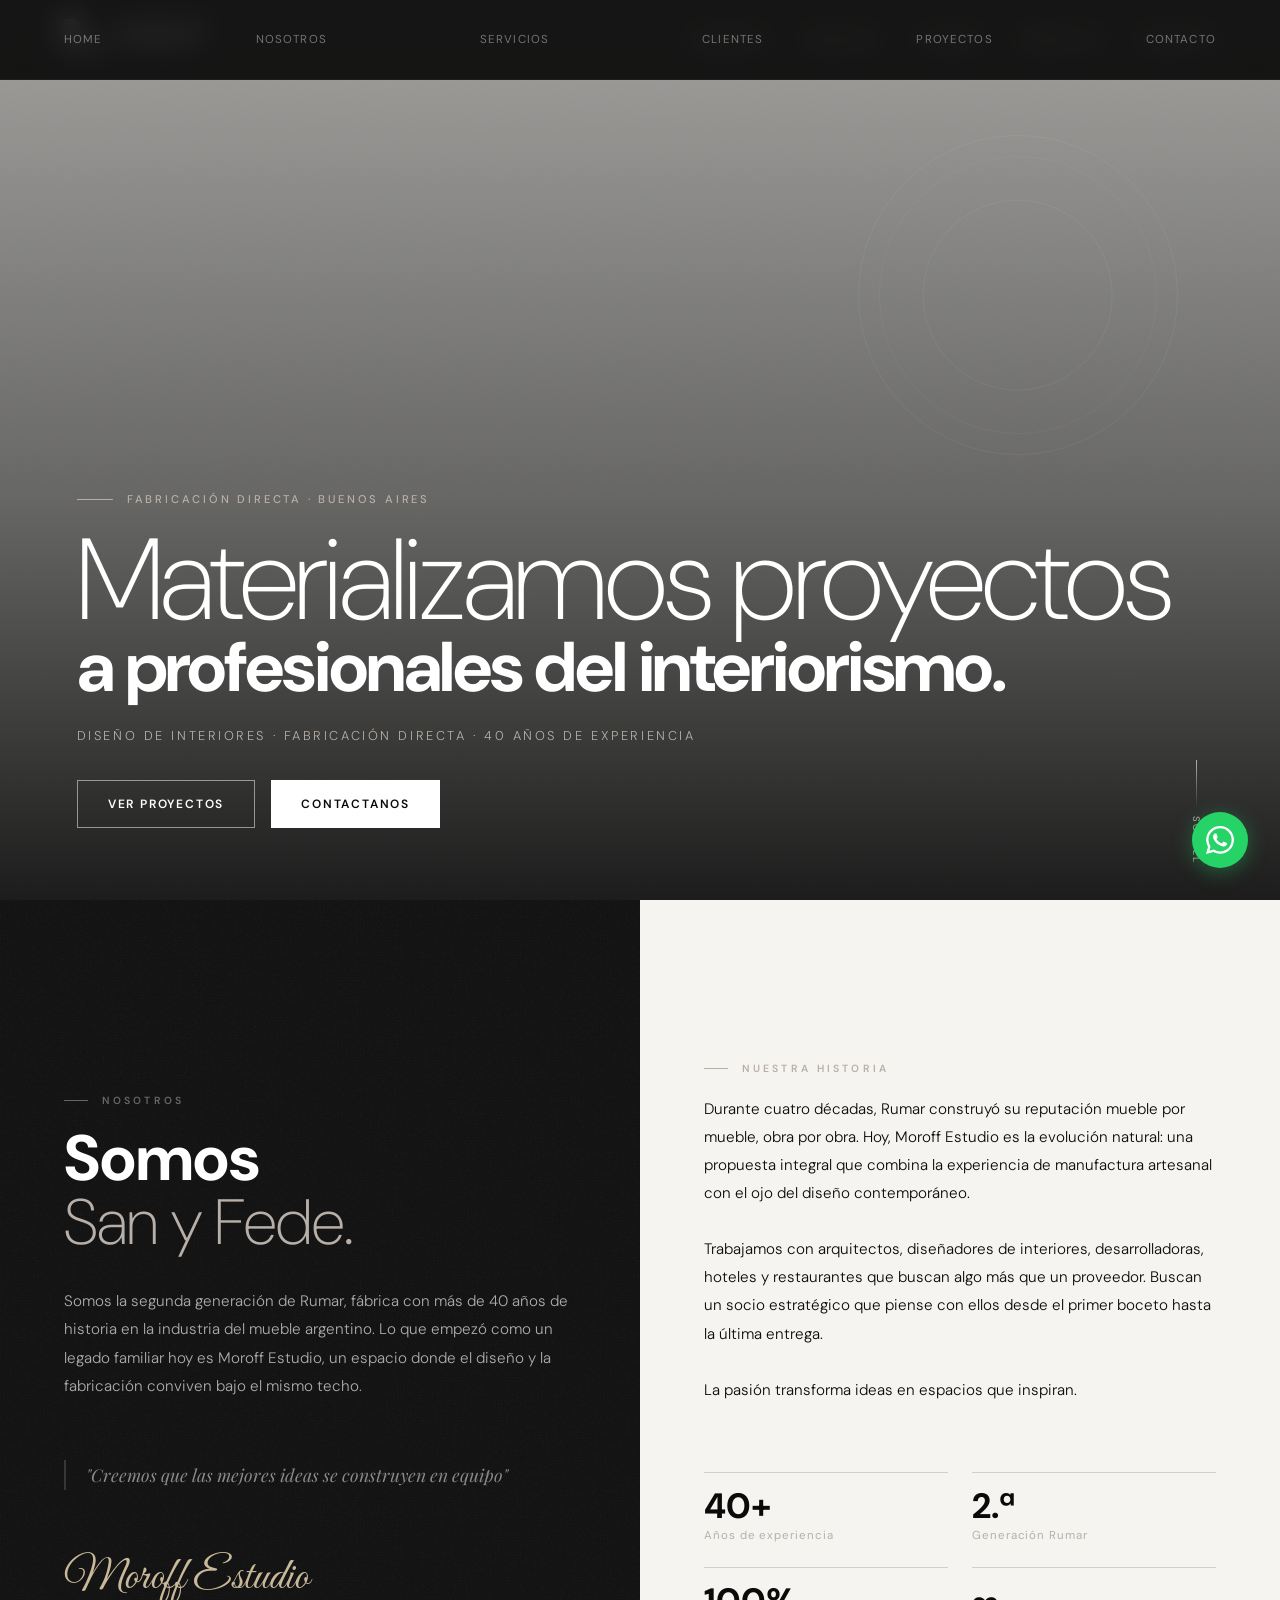
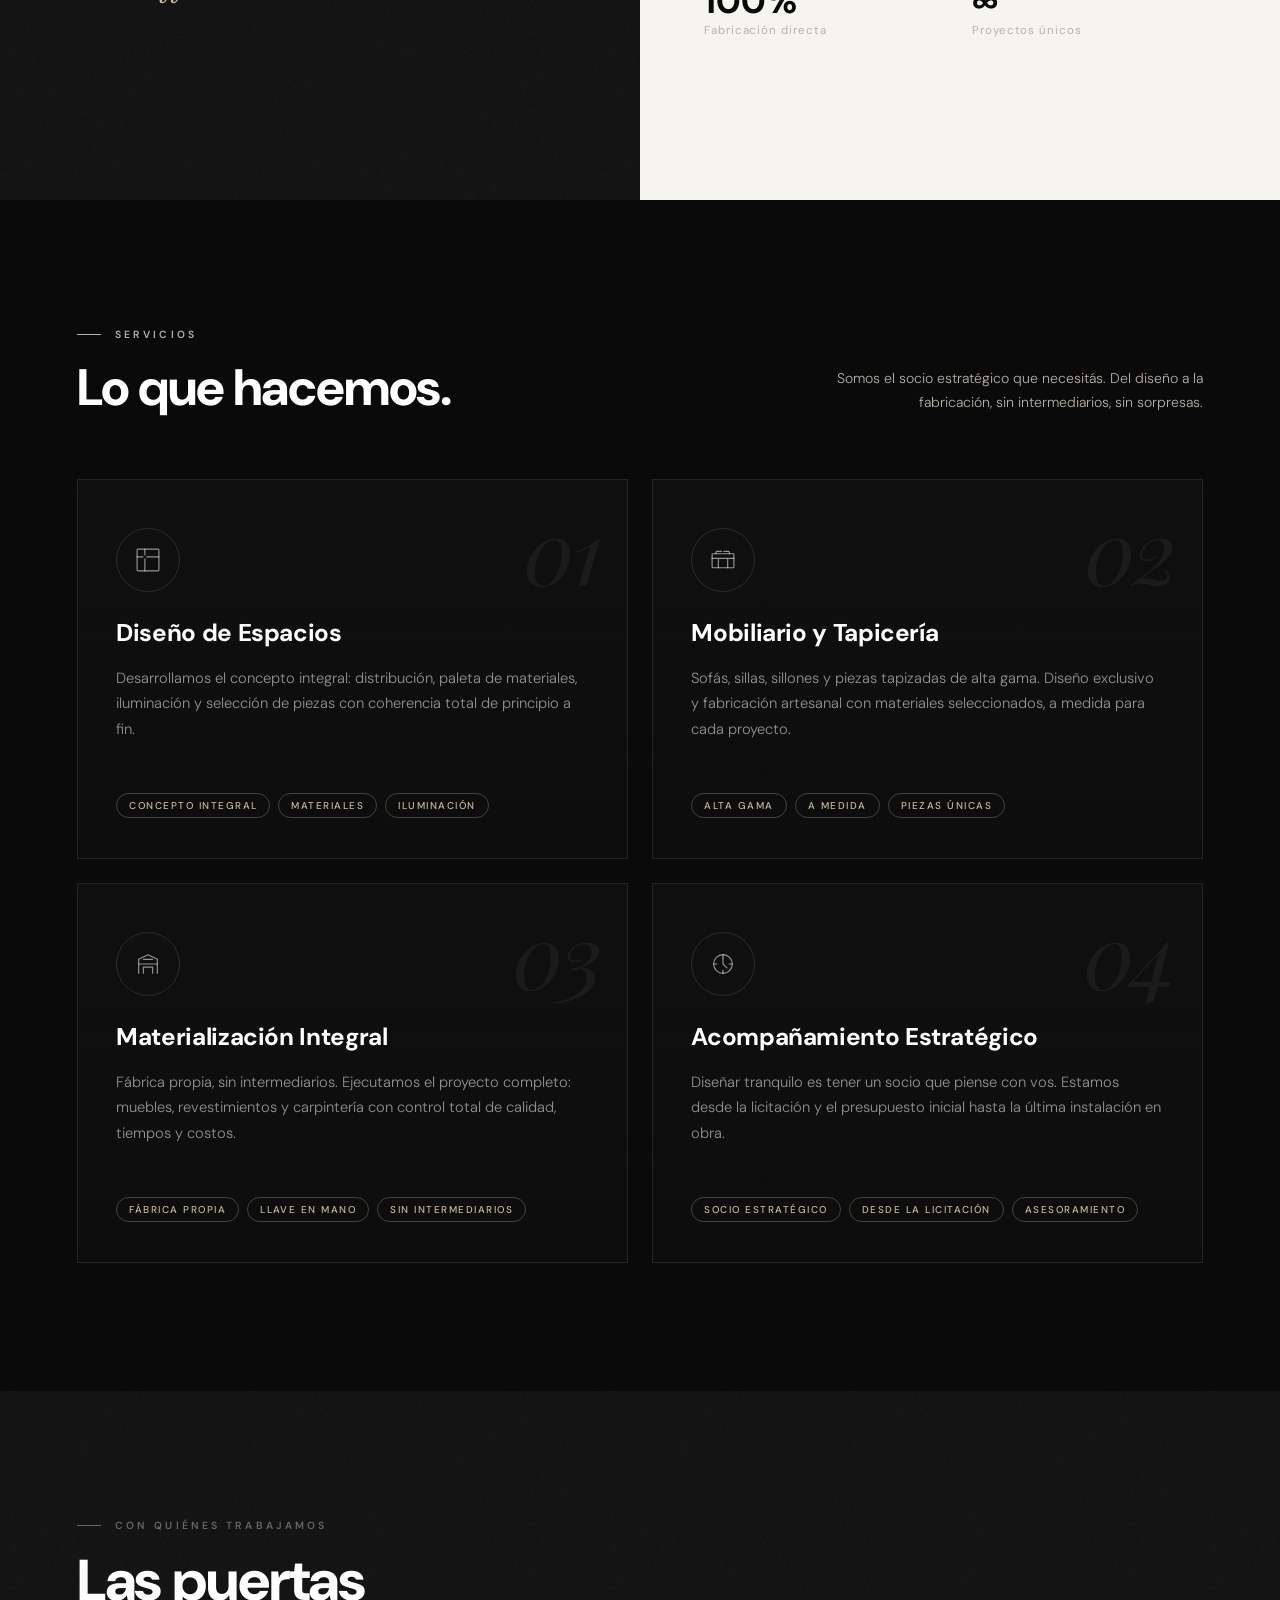
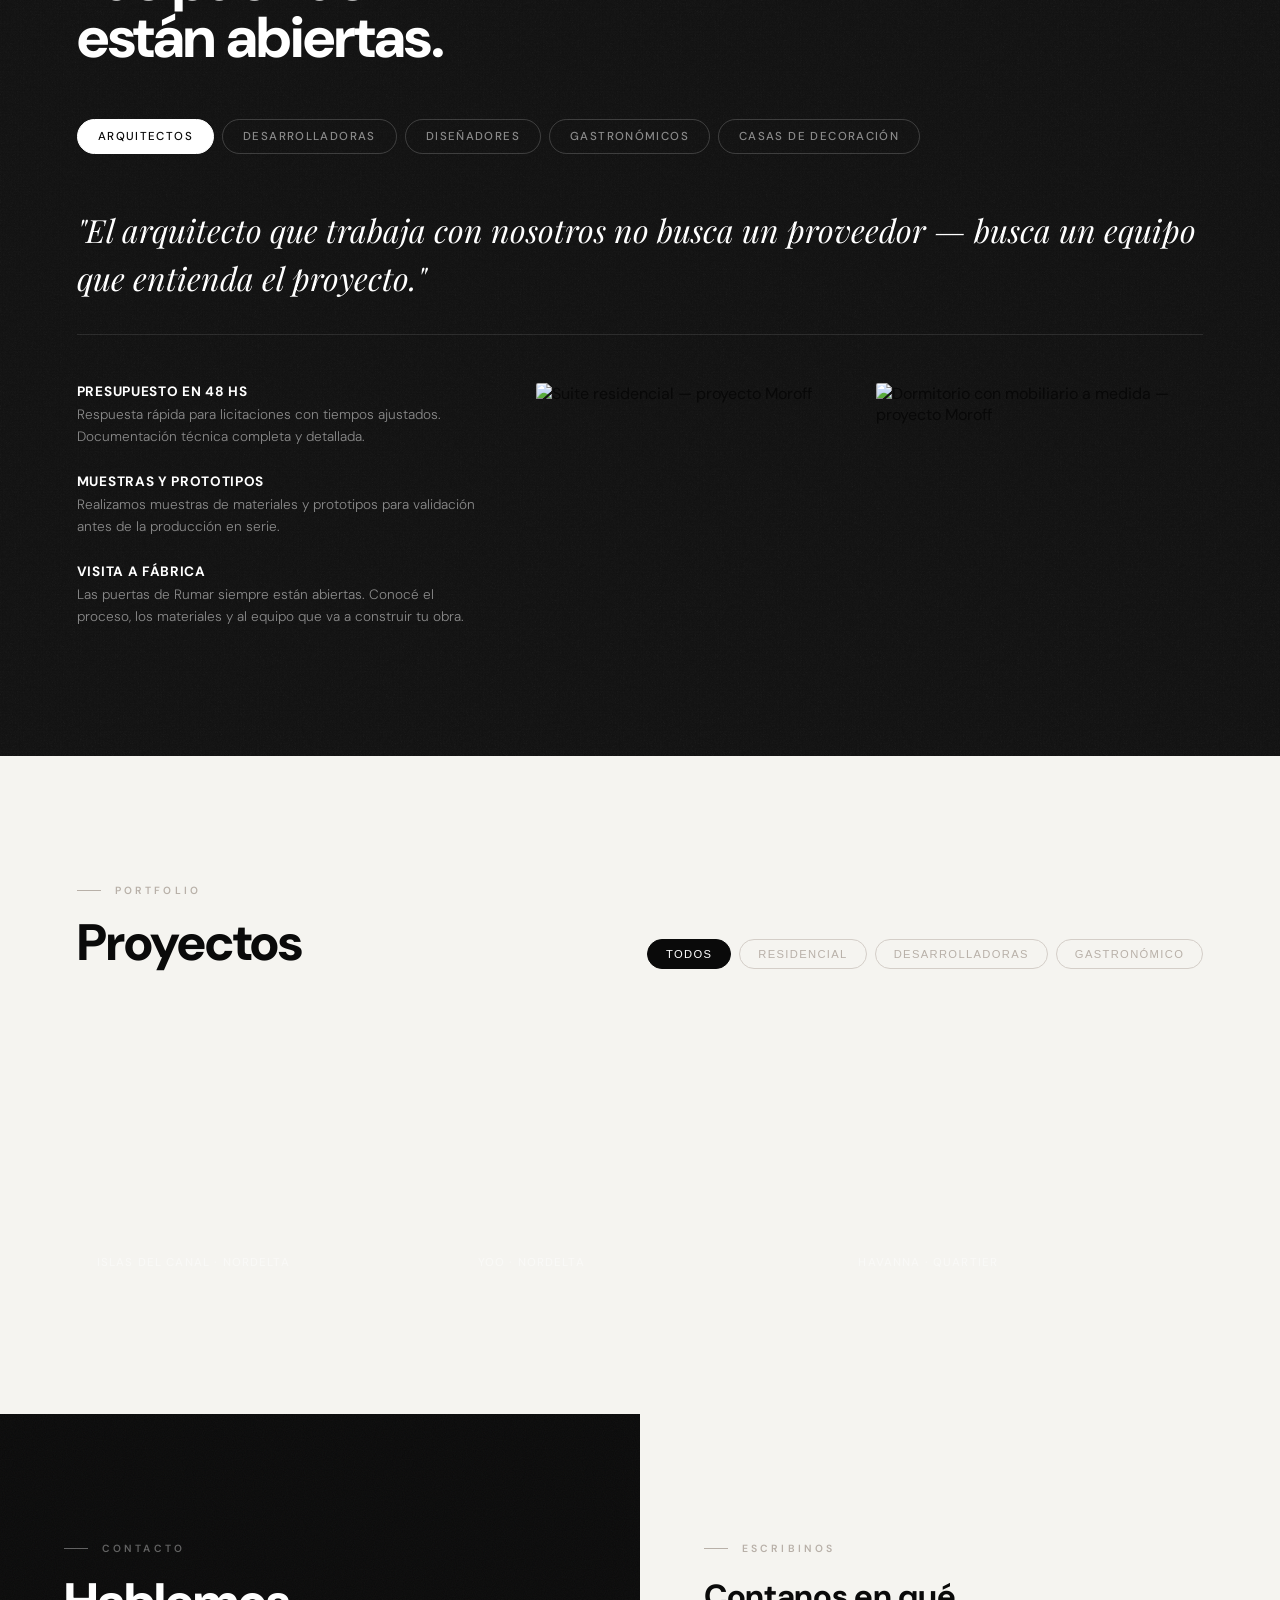
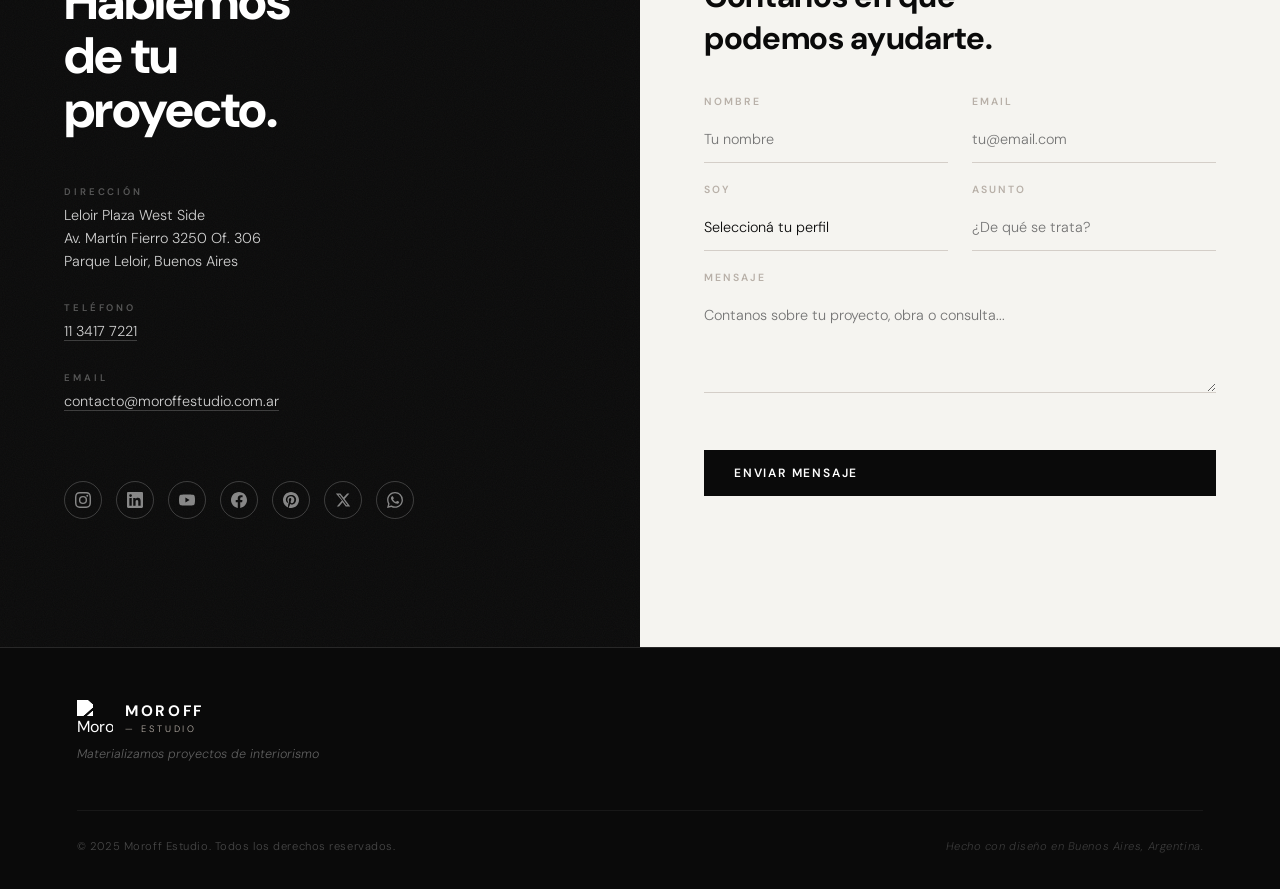
==== moroff-estudio (7).html @ 781dcdd8 "Add files via upload" ====
<!DOCTYPE html>
<html lang="es">
<head>
<meta charset="UTF-8">
<meta name="viewport" content="width=device-width, initial-scale=1.0">
<title>MOROFF — ESTUDIO · Diseño de Interiores Buenos Aires</title>
<meta name="description" content="Moroff Estudio — Materializamos proyectos de interiorismo. Diseño de interiores y fabricación directa en Buenos Aires.">
<link rel="preconnect" href="https://fonts.googleapis.com">
<link rel="preconnect" href="https://fonts.gstatic.com" crossorigin>
<link href="https://fonts.googleapis.com/css2?family=DM+Sans:ital,opsz,wght@0,9..40,100;0,9..40,200;0,9..40,300;0,9..40,400;0,9..40,500;0,9..40,700;0,9..40,900;1,9..40,300;1,9..40,400&family=Playfair+Display:ital,wght@0,400;0,700;1,400&family=Great+Vibes&display=swap" rel="stylesheet">

<style>
/* ─── RESET & BASE ─── */
*, *::before, *::after { box-sizing: border-box; margin: 0; padding: 0; }

:root {
  --black: #0a0a0a;
  --near-black: #111111;
  --dark: #1a1a1a;
  --cream: #f5f4f0;
  --off-white: #ede9e3;
  --warm-gray: #b8b0a8;
  --warm-gray-light: #d4cec8;
  --white: #ffffff;
  --accent: #c9b99a;
  --wa-green: #25d366;

  --font-sans: 'DM Sans', sans-serif;
  --font-serif: 'Playfair Display', serif;
  --font-script: 'Great Vibes', cursive;

  --nav-h: 80px;
  --section-pad: clamp(80px, 10vw, 140px);
  --transition: 0.4s cubic-bezier(0.25, 0.46, 0.45, 0.94);
}

html { scroll-behavior: smooth; font-size: 16px; }

body {
  font-family: var(--font-sans);
  background: var(--cream);
  color: var(--black);
  overflow-x: hidden;
  -webkit-font-smoothing: antialiased;
}

/* ─── TEXTURES ─── */
.texture-dark {
  background-color: var(--black);
  background-image:
    url("data:image/svg+xml,%3Csvg xmlns='http://www.w3.org/2000/svg' width='400' height='400'%3E%3Cfilter id='n'%3E%3CfeTurbulence type='fractalNoise' baseFrequency='0.9' numOctaves='4' stitchTiles='stitch'/%3E%3C/filter%3E%3Crect width='400' height='400' filter='url(%23n)' opacity='0.04'/%3E%3C/svg%3E");
}
.texture-leather {
  background-color: var(--near-black);
  background-image:
    url("data:image/svg+xml,%3Csvg xmlns='http://www.w3.org/2000/svg' width='600' height='600'%3E%3Cfilter id='n'%3E%3CfeTurbulence type='turbulence' baseFrequency='0.65' numOctaves='3' stitchTiles='stitch'/%3E%3CfeColorMatrix type='saturate' values='0'/%3E%3C/filter%3E%3Crect width='600' height='600' filter='url(%23n)' opacity='0.07'/%3E%3C/svg%3E");
}

/* ─── PLACEHOLDERS ─── */
.img-placeholder {
  background-color: #2a2520;
  background-image:
    url("data:image/svg+xml,%3Csvg xmlns='http://www.w3.org/2000/svg' width='400' height='400'%3E%3Cfilter id='n'%3E%3CfeTurbulence type='fractalNoise' baseFrequency='0.75' numOctaves='4' stitchTiles='stitch'/%3E%3C/filter%3E%3Crect width='400' height='400' filter='url(%23n)' opacity='0.15'/%3E%3C/svg%3E");
  display: flex;
  align-items: center;
  justify-content: center;
  position: relative;
  overflow: hidden;
}
.img-placeholder::after {
  content: attr(data-label);
  font-family: var(--font-sans);
  font-size: 0.65rem;
  font-weight: 500;
  letter-spacing: 0.15em;
  text-transform: uppercase;
  color: rgba(255,255,255,0.25);
  text-align: center;
  padding: 1rem;
}
.img-placeholder-light {
  background-color: #d9d4cc;
  background-image:
    url("data:image/svg+xml,%3Csvg xmlns='http://www.w3.org/2000/svg' width='400' height='400'%3E%3Cfilter id='n'%3E%3CfeTurbulence type='fractalNoise' baseFrequency='0.75' numOctaves='4' stitchTiles='stitch'/%3E%3C/filter%3E%3Crect width='400' height='400' filter='url(%23n)' opacity='0.08'/%3E%3C/svg%3E");
  display: flex;
  align-items: center;
  justify-content: center;
}
.img-placeholder-light::after {
  content: attr(data-label);
  font-family: var(--font-sans);
  font-size: 0.65rem;
  font-weight: 500;
  letter-spacing: 0.15em;
  text-transform: uppercase;
  color: rgba(0,0,0,0.3);
  text-align: center;
  padding: 1rem;
}

/* ─── SCROLL ANIMATIONS ─── */
.reveal {
  opacity: 0;
  transform: translateY(28px);
  transition: opacity 0.7s var(--transition), transform 0.7s var(--transition);
}
.reveal.visible { opacity: 1; transform: translateY(0); }
.reveal-delay-1 { transition-delay: 0.1s; }
.reveal-delay-2 { transition-delay: 0.2s; }
.reveal-delay-3 { transition-delay: 0.3s; }
.reveal-delay-4 { transition-delay: 0.4s; }
.reveal-delay-5 { transition-delay: 0.5s; }

/* ─── NAVIGATION ─── */
nav {
  position: fixed;
  top: 0; left: 0; right: 0;
  z-index: 1000;
  height: var(--nav-h);
  display: flex;
  align-items: center;
  justify-content: space-between;
  padding: 0 clamp(24px, 5vw, 64px);
  background: rgba(10, 10, 10, 0.72);
  -webkit-backdrop-filter: blur(14px) saturate(140%);
  backdrop-filter: blur(14px) saturate(140%);
  border-bottom: 1px solid rgba(255, 255, 255, 0.04);
  transition: background 0.4s ease, box-shadow 0.4s ease, border-color 0.4s ease;
}
nav.scrolled {
  background: rgba(10, 10, 10, 0.92);
  box-shadow: 0 1px 0 rgba(255,255,255,0.06);
  border-bottom-color: rgba(255, 255, 255, 0.08);
}

.nav-logo {
  display: flex;
  align-items: center;
  gap: 14px;
  text-decoration: none;
}
.nav-monogram {
  width: 42px;
  height: 42px;
  flex-shrink: 0;
  object-fit: contain;
  filter: brightness(0) invert(1);
}
.nav-wordmark { display: flex; flex-direction: column; line-height: 1; }
.nav-wordmark-main {
  font-family: var(--font-sans);
  font-size: 1.05rem;
  font-weight: 700;
  letter-spacing: 0.18em;
  color: var(--white);
}
.nav-wordmark-sub {
  font-family: var(--font-sans);
  font-size: 0.6rem;
  font-weight: 300;
  letter-spacing: 0.3em;
  color: var(--warm-gray);
  margin-top: 2px;
}

.nav-links {
  display: flex;
  gap: clamp(24px, 3vw, 44px);
  list-style: none;
  margin-left: auto;
}
.nav-links a {
  font-size: 0.75rem;
  font-weight: 500;
  letter-spacing: 0.12em;
  text-transform: uppercase;
  color: rgba(255,255,255,0.75);
  text-decoration: none;
  transition: color 0.25s;
  position: relative;
}
.nav-links a::after {
  content: '';
  position: absolute;
  bottom: -3px; left: 0; right: 0;
  height: 1px;
  background: var(--white);
  transform: scaleX(0);
  transition: transform 0.3s;
}
.nav-links a:hover { color: var(--white); }
.nav-links a:hover::after { transform: scaleX(1); }
.nav-links a.active { color: var(--white); }
.nav-links a.active::after { transform: scaleX(1); }

/* Hamburger */
.nav-hamburger {
  display: none;
  flex-direction: column;
  gap: 5px;
  cursor: pointer;
  background: none;
  border: none;
  padding: 4px;
}
.nav-hamburger span {
  display: block;
  width: 26px;
  height: 1.5px;
  background: var(--white);
  transition: transform 0.3s, opacity 0.3s;
}
.nav-hamburger.open span:nth-child(1) { transform: translateY(6.5px) rotate(45deg); }
.nav-hamburger.open span:nth-child(2) { opacity: 0; }
.nav-hamburger.open span:nth-child(3) { transform: translateY(-6.5px) rotate(-45deg); }

/* Mobile overlay */
.nav-overlay {
  position: fixed;
  inset: 0;
  background: var(--black);
  z-index: 999;
  display: flex;
  flex-direction: column;
  align-items: center;
  justify-content: center;
  gap: 32px;
  opacity: 0;
  pointer-events: none;
  transition: opacity 0.35s ease;
}
.nav-overlay.open { opacity: 1; pointer-events: all; }
.nav-overlay a {
  font-size: clamp(1.8rem, 6vw, 3rem);
  font-weight: 700;
  letter-spacing: 0.05em;
  text-transform: uppercase;
  color: var(--white);
  text-decoration: none;
  transition: color 0.2s;
}
.nav-overlay a:hover { color: var(--warm-gray); }

/* ─── WHATSAPP FLOAT ─── */
.wa-float {
  position: fixed;
  bottom: 32px;
  right: 32px;
  z-index: 990;
  width: 56px;
  height: 56px;
  border-radius: 50%;
  background: var(--wa-green);
  display: flex;
  align-items: center;
  justify-content: center;
  box-shadow: 0 4px 20px rgba(37,211,102,0.35);
  text-decoration: none;
  transition: transform 0.25s, box-shadow 0.25s;
}
.wa-float:hover {
  transform: scale(1.08);
  box-shadow: 0 6px 28px rgba(37,211,102,0.5);
}
.wa-float svg { width: 28px; height: 28px; fill: white; }

/* ─── HERO ─── */
#hero {
  position: relative;
  height: 100vh;
  min-height: 680px;
  display: flex;
  flex-direction: column;
  justify-content: flex-end;
  padding: 0 clamp(24px, 6vw, 80px) clamp(60px, 8vh, 100px);
  overflow: hidden;
}
.hero-bg {
  position: absolute;
  inset: 0;
  background-image: url('fotos/foto%20arriba%20de%20todo%20horizontal%20grande/IMG_1174.JPG');
  background-size: cover;
  background-position: center;
  z-index: 0;
}
.hero-bg::before {
  content: '';
  position: absolute;
  inset: 0;
  background-image:
    url("data:image/svg+xml,%3Csvg xmlns='http://www.w3.org/2000/svg' width='800' height='800'%3E%3Cfilter id='n'%3E%3CfeTurbulence type='fractalNoise' baseFrequency='0.6' numOctaves='4' stitchTiles='stitch'/%3E%3C/filter%3E%3Crect width='800' height='800' filter='url(%23n)' opacity='0.055'/%3E%3C/svg%3E");
  opacity: 0.4;
}
.hero-bg::after {
  content: '';
  position: absolute;
  inset: 0;
  background: linear-gradient(to top, rgba(10,10,10,0.92) 0%, rgba(10,10,10,0.6) 45%, rgba(10,10,10,0.35) 100%);
}
/* Geometric decorative element */
.hero-geo {
  position: absolute;
  top: 15%;
  right: 8%;
  width: clamp(180px, 25vw, 380px);
  height: clamp(180px, 25vw, 380px);
  border: 1px solid rgba(255,255,255,0.06);
  border-radius: 50%;
  z-index: 1;
}
.hero-geo::after {
  content: '';
  position: absolute;
  inset: 20px;
  border: 1px solid rgba(255,255,255,0.04);
  border-radius: 50%;
}
.hero-geo::before {
  content: '';
  position: absolute;
  top: 50%; left: 50%;
  transform: translate(-50%,-50%);
  width: 60%;
  height: 60%;
  border: 1px solid rgba(255,255,255,0.06);
  border-radius: 50%;
}

.hero-eyebrow {
  position: relative;
  z-index: 2;
  font-size: 0.7rem;
  font-weight: 500;
  letter-spacing: 0.25em;
  text-transform: uppercase;
  color: var(--warm-gray);
  margin-bottom: 20px;
  display: flex;
  align-items: center;
  gap: 14px;
}
.hero-eyebrow::before {
  content: '';
  display: block;
  width: 36px;
  height: 1px;
  background: var(--warm-gray);
}

.hero-headline {
  position: relative;
  z-index: 2;
  margin-bottom: 28px;
}
.hero-headline-light {
  display: block;
  font-family: var(--font-sans);
  font-size: clamp(3.2rem, 9vw, 8.5rem);
  font-weight: 200;
  color: var(--white);
  line-height: 0.95;
  letter-spacing: -0.02em;
}
.hero-headline-bold {
  display: block;
  font-family: var(--font-sans);
  font-size: clamp(3.8rem, 10.5vw, 10rem);
  font-weight: 900;
  color: var(--white);
  line-height: 0.9;
  letter-spacing: -0.03em;
  position: relative;
}
.hero-headline-bold .stroke-text {
  -webkit-text-stroke: 1.5px rgba(255,255,255,0.3);
  color: transparent;
}

.hero-sub {
  position: relative;
  z-index: 2;
  font-size: 0.8rem;
  font-weight: 300;
  letter-spacing: 0.2em;
  color: var(--warm-gray);
  text-transform: uppercase;
  margin-bottom: 36px;
}

.hero-ctas {
  position: relative;
  z-index: 2;
  display: flex;
  gap: 16px;
  flex-wrap: wrap;
}
.btn {
  display: inline-flex;
  align-items: center;
  gap: 10px;
  font-family: var(--font-sans);
  font-size: 0.75rem;
  font-weight: 600;
  letter-spacing: 0.15em;
  text-transform: uppercase;
  text-decoration: none;
  padding: 15px 30px;
  transition: all 0.3s;
  cursor: pointer;
  border: none;
}
.btn-outline {
  border: 1px solid rgba(255,255,255,0.5);
  color: var(--white);
  background: transparent;
}
.btn-outline:hover {
  border-color: var(--white);
  background: rgba(255,255,255,0.08);
}
.btn-solid {
  background: var(--white);
  color: var(--black);
}
.btn-solid:hover { background: var(--cream); }
.btn-solid-dark {
  background: var(--black);
  color: var(--white);
}
.btn-solid-dark:hover { background: var(--dark); }

.scroll-indicator {
  position: absolute;
  bottom: 36px;
  right: clamp(24px, 6vw, 80px);
  z-index: 2;
  display: flex;
  flex-direction: column;
  align-items: center;
  gap: 8px;
  color: var(--warm-gray);
}
.scroll-indicator span {
  font-size: 0.6rem;
  letter-spacing: 0.2em;
  text-transform: uppercase;
  writing-mode: vertical-rl;
}
.scroll-line {
  width: 1px;
  height: 48px;
  background: linear-gradient(to bottom, var(--warm-gray), transparent);
  animation: scrollPulse 2s ease-in-out infinite;
}
@keyframes scrollPulse {
  0%, 100% { opacity: 0.4; transform: scaleY(1); }
  50% { opacity: 1; transform: scaleY(1.2); }
}

/* ─── SECTION COMMON ─── */
section { position: relative; }

.section-label {
  font-size: 0.65rem;
  font-weight: 600;
  letter-spacing: 0.3em;
  text-transform: uppercase;
  color: var(--warm-gray);
  margin-bottom: 20px;
  display: flex;
  align-items: center;
  gap: 14px;
}
.section-label::before {
  content: '';
  display: block;
  width: 24px;
  height: 1px;
  background: currentColor;
}
.section-label-light {
  color: rgba(255,255,255,0.35);
}
.section-label-light::before { background: rgba(255,255,255,0.35); }

/* ─── NOSOTROS ─── */
#nosotros {
  display: grid;
  grid-template-columns: 1fr 1fr;
  min-height: 100vh;
}
.nosotros-left {
  padding: var(--section-pad) clamp(32px, 5vw, 72px);
  display: flex;
  flex-direction: column;
  justify-content: center;
}
.nosotros-right {
  background: var(--cream);
  padding: var(--section-pad) clamp(32px, 5vw, 72px);
  display: flex;
  flex-direction: column;
  justify-content: center;
}

.nosotros-headline {
  font-family: var(--font-sans);
  font-size: clamp(2.8rem, 5vw, 5.5rem);
  line-height: 1;
  color: var(--white);
  margin-bottom: 32px;
}
.nosotros-headline em {
  font-style: normal;
  font-weight: 200;
  color: var(--warm-gray);
}

.nosotros-body {
  font-size: 0.95rem;
  font-weight: 300;
  line-height: 1.85;
  color: var(--black);
  max-width: 58ch;
  margin-bottom: 28px;
}
.nosotros-body-dark {
  color: rgba(255,255,255,0.65);
}

.nosotros-quote {
  font-family: var(--font-serif);
  font-style: italic;
  font-size: 1.1rem;
  line-height: 1.7;
  color: rgba(255,255,255,0.5);
  border-left: 2px solid rgba(255,255,255,0.15);
  padding-left: 20px;
  margin: 32px 0;
}

.brand-signature {
  font-family: var(--font-script);
  font-size: 2.8rem;
  color: var(--accent);
  margin-top: 28px;
}

.nosotros-stat-grid {
  display: grid;
  grid-template-columns: repeat(2, 1fr);
  gap: 24px;
  margin-top: 40px;
}
.nosotros-stat {
  border-top: 1px solid var(--warm-gray-light);
  padding-top: 16px;
}
.nosotros-stat-num {
  font-size: 2.2rem;
  font-weight: 700;
  line-height: 1;
  margin-bottom: 4px;
}
.nosotros-stat-label {
  font-size: 0.72rem;
  font-weight: 400;
  letter-spacing: 0.08em;
  color: var(--warm-gray);
}

/* ─── SERVICIOS ─── */
#servicios {
  background: var(--black);
  padding: var(--section-pad) 0;
  overflow: hidden;
}
.servicios-header {
  display: flex;
  justify-content: space-between;
  align-items: flex-end;
  margin-bottom: 64px;
  flex-wrap: wrap;
  gap: 24px;
  padding: 0 clamp(24px, 6vw, 80px);
}
.servicios-headline {
  font-family: var(--font-sans);
  font-size: clamp(2rem, 4vw, 4rem);
  font-weight: 800;
  line-height: 1.05;
  letter-spacing: -0.02em;
  color: var(--white);
  max-width: 16ch;
}
.servicios-sub {
  font-size: 0.88rem;
  font-weight: 300;
  line-height: 1.7;
  color: var(--warm-gray);
  max-width: 38ch;
  text-align: right;
}

/* ── Services Grid (4 cards) ── */
.services-grid {
  display: grid;
  grid-template-columns: repeat(2, 1fr);
  gap: 24px;
  padding: 0 clamp(24px, 6vw, 80px);
}
.service-card {
  position: relative;
  background: var(--near-black);
  border: 1px solid rgba(255,255,255,0.08);
  padding: 48px clamp(28px, 3vw, 44px) 40px;
  overflow: hidden;
  cursor: default;
  transition: transform 0.5s var(--transition), border-color 0.5s;
  min-height: 380px;
  display: flex;
  flex-direction: column;
  isolation: isolate;
}
.service-card-bg {
  position: absolute;
  inset: 0;
  background-image: var(--card-img);
  background-size: cover;
  background-position: center;
  opacity: 0.62;
  filter: saturate(95%);
  transition: opacity 0.7s ease, filter 0.7s ease, transform 1s var(--transition);
  z-index: -2;
}
.service-card-bg::after {
  content: '';
  position: absolute;
  inset: 0;
  background: linear-gradient(180deg, rgba(10,10,10,0.25) 0%, rgba(10,10,10,0.55) 55%, rgba(10,10,10,0.88) 100%);
}
.service-card::before {
  content: '';
  position: absolute;
  inset: 0;
  background: radial-gradient(circle at var(--mx, 50%) var(--my, 0%), rgba(201,185,154,0.18), transparent 55%);
  opacity: 0;
  transition: opacity 0.5s ease;
  pointer-events: none;
  z-index: -1;
}
.service-card::after {
  content: '';
  position: absolute;
  left: 0; right: 0; bottom: 0;
  height: 2px;
  background: linear-gradient(90deg, var(--accent), transparent);
  transform: scaleX(0);
  transform-origin: left;
  transition: transform 0.7s var(--transition);
  z-index: 2;
}
.service-card:hover {
  transform: translateY(-6px);
  border-color: rgba(201,185,154,0.4);
}
.service-card:hover .service-card-bg {
  opacity: 0.55;
  filter: grayscale(0%) saturate(105%);
  transform: scale(1.06);
}
.service-card:hover::before { opacity: 1; }
.service-card:hover::after { transform: scaleX(1); }

.service-card-num {
  position: absolute;
  top: 24px;
  right: 28px;
  font-family: var(--font-serif);
  font-size: clamp(4rem, 7vw, 7.5rem);
  font-weight: 400;
  font-style: italic;
  line-height: 1;
  color: rgba(255,255,255,0.05);
  letter-spacing: -0.04em;
  transition: color 0.6s, transform 0.6s var(--transition);
  user-select: none;
  pointer-events: none;
}
.service-card:hover .service-card-num {
  color: rgba(201,185,154,0.18);
  transform: translateY(-4px) scale(1.05);
}

.service-card-icon-wrap {
  position: relative;
  width: 64px;
  height: 64px;
  margin-bottom: 28px;
  display: flex;
  align-items: center;
  justify-content: center;
}
.service-card-icon-wrap::before {
  content: '';
  position: absolute;
  inset: 0;
  border: 1px solid rgba(255,255,255,0.12);
  border-radius: 50%;
  transition: border-color 0.5s, transform 0.6s var(--transition);
}
.service-card:hover .service-card-icon-wrap::before {
  border-color: var(--accent);
  transform: scale(1.12) rotate(45deg);
}
.service-card-icon {
  width: 28px;
  height: 28px;
  stroke: rgba(255,255,255,0.55);
  fill: none;
  stroke-width: 1.5;
  stroke-linecap: round;
  stroke-linejoin: round;
  transition: stroke 0.5s, transform 0.6s var(--transition);
  position: relative;
  z-index: 1;
}
.service-card:hover .service-card-icon {
  stroke: var(--accent);
  transform: scale(1.08);
}

.service-card-title {
  position: relative;
  font-family: var(--font-sans);
  font-size: clamp(1.4rem, 1.9vw, 1.9rem);
  font-weight: 700;
  line-height: 1.15;
  color: var(--white);
  letter-spacing: -0.015em;
  margin-bottom: 18px;
  z-index: 1;
}

.service-card-desc {
  position: relative;
  font-size: 0.92rem;
  font-weight: 300;
  line-height: 1.75;
  color: rgba(255,255,255,0.55);
  margin-bottom: 24px;
  flex: 1;
  z-index: 1;
}

.service-card-tags {
  position: relative;
  display: flex;
  flex-wrap: wrap;
  gap: 8px;
  z-index: 1;
}
.service-tag {
  font-size: 0.62rem;
  font-weight: 500;
  letter-spacing: 0.15em;
  text-transform: uppercase;
  color: var(--accent);
  border: 1px solid rgba(201,185,154,0.3);
  padding: 5px 12px;
  border-radius: 100px;
  transition: background 0.3s, border-color 0.3s;
}
.service-card:hover .service-tag {
  background: rgba(201,185,154,0.08);
  border-color: rgba(201,185,154,0.5);
}

@media (max-width: 880px) {
  .services-grid { grid-template-columns: 1fr; gap: 16px; }
  .service-card { min-height: auto; padding: 40px 28px 32px; }
  .servicios-header { flex-direction: column; align-items: flex-start; }
  .servicios-sub { text-align: left; }
}

/* ─── CLIENTES ─── */
#clientes {
  padding: var(--section-pad) clamp(24px, 6vw, 80px);
}
.clientes-header {
  margin-bottom: 52px;
}
.clientes-headline {
  font-family: var(--font-sans);
  font-size: clamp(2.2rem, 4.5vw, 5rem);
  font-weight: 800;
  color: var(--white);
  line-height: 1;
  margin-top: 12px;
  letter-spacing: -0.02em;
}

.tabs-nav {
  display: flex;
  gap: 8px;
  flex-wrap: wrap;
  margin-bottom: 52px;
}
.tab-btn {
  padding: 9px 20px;
  font-family: var(--font-sans);
  font-size: 0.72rem;
  font-weight: 500;
  letter-spacing: 0.12em;
  text-transform: uppercase;
  background: transparent;
  border: 1px solid rgba(255,255,255,0.18);
  color: rgba(255,255,255,0.5);
  cursor: pointer;
  border-radius: 100px;
  transition: all 0.25s;
}
.tab-btn:hover { border-color: rgba(255,255,255,0.5); color: var(--white); }
.tab-btn.active { background: var(--white); color: var(--black); border-color: var(--white); }

.tab-panel { display: none; }
.tab-panel.active {
  display: grid;
  grid-template-columns: 1fr 1fr;
  gap: 48px;
  animation: fadeIn 0.4s ease;
}
@keyframes fadeIn { from { opacity: 0; transform: translateY(12px); } to { opacity: 1; transform: translateY(0); } }

.tab-quote {
  font-family: var(--font-serif);
  font-style: italic;
  font-size: clamp(1.3rem, 2.5vw, 2rem);
  line-height: 1.5;
  color: var(--white);
  grid-column: 1 / -1;
  padding-bottom: 32px;
  border-bottom: 1px solid rgba(255,255,255,0.1);
}
.tab-propositions {
  display: flex;
  flex-direction: column;
  gap: 24px;
}
.tab-prop-title {
  font-size: 0.85rem;
  font-weight: 700;
  letter-spacing: 0.05em;
  color: var(--white);
  text-transform: uppercase;
  margin-bottom: 4px;
}
.tab-prop-desc {
  font-size: 0.85rem;
  font-weight: 300;
  line-height: 1.65;
  color: rgba(255,255,255,0.5);
}
.tab-images {
  display: grid;
  grid-template-columns: 1fr 1fr;
  gap: 12px;
}
.tab-images .img-placeholder { border-radius: 2px; }
.tab-img {
  width: 100%;
  aspect-ratio: 4 / 3;
  object-fit: cover;
  border-radius: 2px;
  display: block;
  filter: saturate(95%) contrast(1.02);
  transition: filter 0.4s ease, transform 0.6s var(--transition);
}
.tab-img:hover {
  filter: saturate(105%) contrast(1.05);
  transform: scale(1.01);
}

/* ─── PROYECTOS ─── */
#proyectos {
  background: var(--cream);
  padding: var(--section-pad) clamp(24px, 6vw, 80px);
}
.proyectos-header {
  display: flex;
  justify-content: space-between;
  align-items: flex-end;
  margin-bottom: 44px;
  flex-wrap: wrap;
  gap: 20px;
}
.proyectos-headline {
  font-size: clamp(2rem, 4vw, 4.5rem);
  font-weight: 800;
  letter-spacing: -0.02em;
  line-height: 1;
}

.filter-btns {
  display: flex;
  gap: 8px;
  flex-wrap: wrap;
}
.filter-btn {
  padding: 8px 18px;
  font-size: 0.7rem;
  font-weight: 500;
  letter-spacing: 0.12em;
  text-transform: uppercase;
  background: transparent;
  border: 1px solid var(--warm-gray-light);
  color: var(--warm-gray);
  cursor: pointer;
  transition: all 0.25s;
  border-radius: 100px;
}
.filter-btn:hover { border-color: var(--black); color: var(--black); }
.filter-btn.active { background: var(--black); color: var(--white); border-color: var(--black); }

.projects-grid {
  display: grid;
  grid-template-columns: repeat(12, 1fr);
  gap: 16px;
}
.project-card {
  position: relative;
  overflow: hidden;
  cursor: pointer;
  text-decoration: none;
  color: inherit;
  display: block;
  transition: opacity 0.4s, transform 0.4s;
}
.project-card.hidden { opacity: 0; pointer-events: none; transform: scale(0.97); height: 0; overflow: hidden; margin: 0; }
.project-card { grid-column: span 4; }

.project-img {
  width: 100%;
  display: block;
  aspect-ratio: 4/3;
  background-image: var(--proj-img);
  background-size: cover;
  background-position: center;
  transition: transform 0.7s var(--transition);
}
.project-card:hover .project-img { transform: scale(1.04); }

.project-overlay {
  position: absolute;
  inset: 0;
  background: rgba(10,10,10,0);
  display: flex;
  flex-direction: column;
  justify-content: flex-end;
  padding: 24px;
  transition: background 0.35s;
}
.project-card:hover .project-overlay { background: rgba(10,10,10,0.72); }
.project-info {
  transform: translateY(12px);
  opacity: 0;
  transition: all 0.35s;
}
.project-card:hover .project-info { transform: translateY(0); opacity: 1; }
.project-name {
  font-size: 1rem;
  font-weight: 700;
  color: var(--white);
  letter-spacing: 0.02em;
}
.project-meta {
  font-size: 0.72rem;
  font-weight: 300;
  letter-spacing: 0.1em;
  color: rgba(255,255,255,0.55);
  margin-top: 4px;
  display: flex;
  justify-content: space-between;
  align-items: center;
}
.project-arrow {
  font-size: 0.8rem;
  color: var(--white);
}

/* Static labels always visible */
.project-static {
  position: absolute;
  bottom: 16px;
  left: 20px;
  pointer-events: none;
}
.project-card:hover .project-static { display: none; }
.project-static-name {
  font-size: 0.72rem;
  font-weight: 500;
  letter-spacing: 0.1em;
  text-transform: uppercase;
  color: rgba(255,255,255,0.45);
}

/* ─── MISIÓN / VALORES ─── */
#mision {
  padding: var(--section-pad) clamp(24px, 8vw, 120px);
  text-align: center;
}
.mision-quote-mark {
  font-family: var(--font-serif);
  font-size: clamp(8rem, 18vw, 20rem);
  line-height: 0.6;
  color: rgba(255,255,255,0.06);
  margin-bottom: -24px;
  display: block;
  user-select: none;
}
.mision-quote {
  font-family: var(--font-serif);
  font-style: italic;
  font-size: clamp(1.4rem, 3vw, 2.6rem);
  line-height: 1.5;
  color: var(--white);
  max-width: 22ch;
  margin: 0 auto 80px;
}
.valores-grid {
  display: grid;
  grid-template-columns: repeat(3, 1fr);
  gap: 0;
  border-top: 1px solid rgba(255,255,255,0.1);
  max-width: 900px;
  margin: 0 auto;
}
.valor-item {
  padding: 40px 28px 0;
  border-right: 1px solid rgba(255,255,255,0.1);
}
.valor-item:last-child { border-right: none; }
.valor-num {
  font-size: 0.6rem;
  font-weight: 500;
  letter-spacing: 0.25em;
  color: rgba(255,255,255,0.25);
  margin-bottom: 16px;
}
.valor-title {
  font-size: 1.1rem;
  font-weight: 700;
  letter-spacing: 0.04em;
  color: var(--white);
  text-transform: uppercase;
  margin-bottom: 12px;
}
.valor-desc {
  font-size: 0.82rem;
  font-weight: 300;
  line-height: 1.75;
  color: rgba(255,255,255,0.45);
}

/* ─── CONTACTO ─── */
#contacto {
  display: grid;
  grid-template-columns: 1fr 1fr;
}
.contacto-left {
  padding: var(--section-pad) clamp(32px, 5vw, 72px);
  display: flex;
  flex-direction: column;
  justify-content: center;
}
.contacto-right {
  background: var(--cream);
  padding: var(--section-pad) clamp(32px, 5vw, 72px);
}

.contacto-headline {
  font-family: var(--font-sans);
  font-size: clamp(2.2rem, 4vw, 4.5rem);
  font-weight: 800;
  color: var(--white);
  line-height: 1.05;
  letter-spacing: -0.02em;
  margin-bottom: 48px;
}

.contact-info-item {
  margin-bottom: 28px;
}
.contact-info-label {
  font-size: 0.6rem;
  font-weight: 600;
  letter-spacing: 0.3em;
  text-transform: uppercase;
  color: rgba(255,255,255,0.3);
  margin-bottom: 6px;
}
.contact-info-value {
  font-size: 0.9rem;
  font-weight: 300;
  line-height: 1.6;
  color: rgba(255,255,255,0.8);
}
.contact-info-value a {
  color: inherit;
  text-decoration: none;
  border-bottom: 1px solid rgba(255,255,255,0.2);
  transition: border-color 0.2s;
}
.contact-info-value a:hover { border-color: var(--white); }

.social-icons {
  display: flex;
  gap: 14px;
  flex-wrap: wrap;
  margin-top: 40px;
}
.social-icon {
  width: 38px;
  height: 38px;
  border: 1px solid rgba(255,255,255,0.2);
  border-radius: 50%;
  display: flex;
  align-items: center;
  justify-content: center;
  text-decoration: none;
  transition: all 0.25s;
  color: rgba(255,255,255,0.5);
}
.social-icon:hover {
  border-color: var(--white);
  color: var(--white);
  background: rgba(255,255,255,0.05);
}
.social-icon svg { width: 16px; height: 16px; fill: currentColor; }

/* Form */
.form-headline {
  font-size: clamp(1.4rem, 2.5vw, 2.2rem);
  font-weight: 700;
  margin-bottom: 36px;
  letter-spacing: -0.01em;
}

.form-group {
  margin-bottom: 20px;
}
.form-label {
  display: block;
  font-size: 0.65rem;
  font-weight: 600;
  letter-spacing: 0.2em;
  text-transform: uppercase;
  color: var(--warm-gray);
  margin-bottom: 8px;
}
.form-input,
.form-select,
.form-textarea {
  width: 100%;
  padding: 14px 0;
  font-family: var(--font-sans);
  font-size: 0.9rem;
  font-weight: 300;
  background: transparent;
  border: none;
  border-bottom: 1px solid var(--warm-gray-light);
  color: var(--black);
  outline: none;
  transition: border-color 0.25s;
  border-radius: 0;
  appearance: none;
  -webkit-appearance: none;
}
.form-input:focus,
.form-select:focus,
.form-textarea:focus { border-bottom-color: var(--black); }
.form-textarea { resize: vertical; min-height: 80px; }

.form-row { display: grid; grid-template-columns: 1fr 1fr; gap: 0 24px; }

.form-submit {
  width: 100%;
  margin-top: 32px;
}

.form-success {
  display: none;
  text-align: center;
  padding: 48px 0;
}
.form-success.show { display: block; }
.form-success-icon {
  width: 56px;
  height: 56px;
  border: 1.5px solid var(--black);
  border-radius: 50%;
  display: flex;
  align-items: center;
  justify-content: center;
  margin: 0 auto 20px;
}
.form-success h3 { font-size: 1.4rem; font-weight: 700; margin-bottom: 8px; }
.form-success p { font-size: 0.85rem; font-weight: 300; color: var(--warm-gray); }

/* ─── FOOTER ─── */
footer {
  background: var(--black);
  border-top: 1px solid rgba(255,255,255,0.12);
  padding: 52px clamp(24px, 6vw, 80px) 36px;
}
.footer-logo {
  display: flex;
  align-items: center;
  gap: 12px;
  margin-bottom: 4px;
}
.footer-top {
  display: flex;
  justify-content: space-between;
  align-items: flex-start;
  margin-bottom: 48px;
  flex-wrap: wrap;
  gap: 32px;
}
.footer-logo-area {}
.footer-tagline {
  font-size: 0.78rem;
  font-weight: 300;
  color: rgba(255,255,255,0.35);
  margin-top: 10px;
  font-style: italic;
}

.footer-links {
  display: flex;
  gap: clamp(20px, 3vw, 44px);
  flex-wrap: wrap;
}
.footer-links a {
  font-size: 0.72rem;
  font-weight: 400;
  letter-spacing: 0.1em;
  text-transform: uppercase;
  color: rgba(255,255,255,0.4);
  text-decoration: none;
  transition: color 0.2s;
}
.footer-links a:hover { color: var(--white); }

.footer-bottom {
  display: flex;
  justify-content: space-between;
  align-items: center;
  padding-top: 28px;
  border-top: 1px solid rgba(255,255,255,0.06);
  flex-wrap: wrap;
  gap: 12px;
}
.footer-copy {
  font-size: 0.7rem;
  font-weight: 300;
  color: rgba(255,255,255,0.25);
  letter-spacing: 0.05em;
}
.footer-made {
  font-size: 0.7rem;
  font-weight: 300;
  color: rgba(255,255,255,0.2);
  letter-spacing: 0.05em;
  font-style: italic;
}

/* ─── RESPONSIVE ─── */
@media (max-width: 1024px) {
  .services-grid { grid-template-columns: repeat(2, 1fr); }
  .service-card:nth-child(2n) { border-right: none; }
  .service-card:nth-child(3n) { border-right: 1px solid var(--warm-gray-light); }
  .service-card:nth-child(even) { border-right: none; }

  .project-card:nth-child(1) { grid-column: span 12; }
  .project-card:nth-child(2) { grid-column: span 6; }
  .project-card:nth-child(3) { grid-column: span 6; }
  .project-card:nth-child(4) { grid-column: span 12; }
  .project-card:nth-child(5) { grid-column: span 6; }
  .project-card:nth-child(6) { grid-column: span 6; }

  .tab-panel.active { grid-template-columns: 1fr; }
  .tab-quote { grid-column: 1; }
}

@media (max-width: 768px) {
  :root { --nav-h: 66px; }

  .nav-links { display: none; }
  .nav-hamburger { display: flex; }

  #nosotros { grid-template-columns: 1fr; }
  .nosotros-left { padding: var(--section-pad) clamp(24px, 5vw, 48px); }
  .nosotros-right { padding: clamp(48px, 8vw, 80px) clamp(24px, 5vw, 48px); }

  .services-grid { grid-template-columns: 1fr; }
  .service-card { border-right: none !important; }

  .servicios-header { flex-direction: column; align-items: flex-start; }
  .servicios-sub { text-align: left; }

  .tabs-nav { overflow-x: auto; flex-wrap: nowrap; padding-bottom: 4px; }
  .tab-panel.active { grid-template-columns: 1fr; gap: 32px; }
  .tab-images { grid-template-columns: 1fr; }

  .projects-grid {
    grid-template-columns: 1fr;
  }
  .project-card { grid-column: 1 !important; }
  .project-card .project-img { aspect-ratio: 4/3 !important; }

  .valores-grid { grid-template-columns: 1fr; }
  .valor-item { border-right: none; border-bottom: 1px solid rgba(255,255,255,0.1); padding: 32px 0; }
  .valor-item:last-child { border-bottom: none; }

  #contacto { grid-template-columns: 1fr; }
  .contacto-right { order: -1; }

  .form-row { grid-template-columns: 1fr; }

  .footer-top { flex-direction: column; }
  .footer-bottom { flex-direction: column; align-items: flex-start; }

  .proyectos-header { flex-direction: column; align-items: flex-start; }

  .wa-float { bottom: 20px; right: 20px; width: 50px; height: 50px; }
}
</style>
</head>
<body>

<!-- ─── NAVIGATION ─── -->
<nav id="mainNav">
  <a href="#hero" class="nav-logo">
    <img class="nav-monogram" src="fotos/moroff-monogram.png" alt="Moroff">
    <div class="nav-wordmark">
      <span class="nav-wordmark-main">MOROFF</span>
      <span class="nav-wordmark-sub">— ESTUDIO</span>
    </div>
  </a>
  <ul class="nav-links">
    <li><a href="#nosotros">Nosotros</a></li>
    <li><a href="#servicios">Servicios</a></li>
    <li><a href="#clientes">Clientes</a></li>
    <li><a href="#proyectos">Proyectos</a></li>
    <li><a href="#contacto">Contacto</a></li>
  </ul>
  <button class="nav-hamburger" id="hamburger" aria-label="Menú">
    <span></span><span></span><span></span>
  </button>
</nav>

<!-- Mobile overlay -->
<div class="nav-overlay" id="navOverlay">
  <a href="#nosotros" class="nav-overlay-link">Nosotros</a>
  <a href="#servicios" class="nav-overlay-link">Servicios</a>
  <a href="#clientes" class="nav-overlay-link">Clientes</a>
  <a href="#proyectos" class="nav-overlay-link">Proyectos</a>
  <a href="#contacto" class="nav-overlay-link">Contacto</a>
</div>

<!-- ─── WHATSAPP ─── -->
<a href="https://wa.me/5491134177221?text=Hola%2C%20me%20comunico%20desde%20el%20sitio%20web%20de%20Moroff%20Estudio.%20Quisiera%20consultar%20sobre%20un%20proyecto." class="wa-float" target="_blank" rel="noopener" aria-label="WhatsApp">
  <svg viewBox="0 0 24 24" xmlns="http://www.w3.org/2000/svg">
    <path d="M17.472 14.382c-.297-.149-1.758-.867-2.03-.967-.273-.099-.471-.148-.67.15-.197.297-.767.966-.94 1.164-.173.199-.347.223-.644.075-.297-.15-1.255-.463-2.39-1.475-.883-.788-1.48-1.761-1.653-2.059-.173-.297-.018-.458.13-.606.134-.133.298-.347.446-.52.149-.174.198-.298.298-.497.099-.198.05-.371-.025-.52-.075-.149-.669-1.612-.916-2.207-.242-.579-.487-.5-.669-.51-.173-.008-.371-.01-.57-.01-.198 0-.52.074-.792.372-.272.297-1.04 1.016-1.04 2.479 0 1.462 1.065 2.875 1.213 3.074.149.198 2.096 3.2 5.077 4.487.709.306 1.262.489 1.694.625.712.227 1.36.195 1.871.118.571-.085 1.758-.719 2.006-1.413.248-.694.248-1.289.173-1.413-.074-.124-.272-.198-.57-.347m-5.421 7.403h-.004a9.87 9.87 0 01-5.031-1.378l-.361-.214-3.741.982.998-3.648-.235-.374a9.86 9.86 0 01-1.51-5.26c.001-5.45 4.436-9.884 9.888-9.884 2.64 0 5.122 1.03 6.988 2.898a9.825 9.825 0 012.893 6.994c-.003 5.45-4.437 9.884-9.885 9.884m8.413-18.297A11.815 11.815 0 0012.05 0C5.495 0 .16 5.335.157 11.892c0 2.096.547 4.142 1.588 5.945L.057 24l6.305-1.654a11.882 11.882 0 005.683 1.448h.005c6.554 0 11.89-5.335 11.893-11.893a11.821 11.821 0 00-3.48-8.413Z"/>
  </svg>
</a>

<main>

<!-- ─── HERO ─── -->
<section id="hero">
  <div class="hero-bg"></div>
  <div class="hero-geo"></div>

  <p class="hero-eyebrow reveal">Fabricación directa · Buenos Aires</p>
  <h1 class="hero-headline reveal reveal-delay-1">
    <span class="hero-headline-light">Materializamos proyectos</span>
    <span class="hero-headline-bold" style="font-size:clamp(2rem,5.5vw,5.8rem);font-weight:700;">a profesionales del interiorismo.</span>
  </h1>
  <p class="hero-sub reveal reveal-delay-2">Diseño de interiores · Fabricación directa · 40 años de experiencia</p>
  <div class="hero-ctas reveal reveal-delay-3">
    <a href="#proyectos" class="btn btn-outline">Ver proyectos</a>
    <a href="#contacto" class="btn btn-solid">Contactanos</a>
  </div>

  <div class="scroll-indicator">
    <div class="scroll-line"></div>
    <span>Scroll</span>
  </div>
</section>

<!-- ─── NOSOTROS ─── -->
<section id="nosotros">
  <div class="nosotros-left texture-leather">
    <div class="section-label section-label-light reveal">Nosotros</div>
    <h2 class="nosotros-headline reveal reveal-delay-1">
      Somos<br><em>San y Fede.</em>
    </h2>
    <p class="nosotros-body nosotros-body-dark reveal reveal-delay-2">
      Somos la segunda generación de Rumar, fábrica con más de 40 años de historia en la industria del mueble argentino. Lo que empezó como un legado familiar hoy es Moroff Estudio, un espacio donde el diseño y la fabricación conviven bajo el mismo techo.
    </p>
    <blockquote class="nosotros-quote reveal reveal-delay-3">
      "Creemos que las mejores ideas se construyen en equipo"
    </blockquote>
    <p class="brand-signature reveal reveal-delay-4">Moroff Estudio</p>
  </div>

  <div class="nosotros-right">
    <div class="section-label reveal">Nuestra historia</div>
    <p class="nosotros-body reveal reveal-delay-1">
      Durante cuatro décadas, Rumar construyó su reputación mueble por mueble, obra por obra. Hoy, Moroff Estudio es la evolución natural: una propuesta integral que combina la experiencia de manufactura artesanal con el ojo del diseño contemporáneo.
    </p>
    <p class="nosotros-body reveal reveal-delay-2">
      Trabajamos con arquitectos, diseñadores de interiores, desarrolladoras, hoteles y restaurantes que buscan algo más que un proveedor. Buscan un socio estratégico que piense con ellos desde el primer boceto hasta la última entrega.
    </p>
    <p class="nosotros-body reveal reveal-delay-2">
      La pasión transforma ideas en espacios que inspiran.
    </p>

    <div class="nosotros-stat-grid reveal reveal-delay-3">
      <div class="nosotros-stat">
        <div class="nosotros-stat-num">40+</div>
        <div class="nosotros-stat-label">Años de experiencia</div>
      </div>
      <div class="nosotros-stat">
        <div class="nosotros-stat-num">2.ª</div>
        <div class="nosotros-stat-label">Generación Rumar</div>
      </div>
      <div class="nosotros-stat">
        <div class="nosotros-stat-num">100%</div>
        <div class="nosotros-stat-label">Fabricación directa</div>
      </div>
      <div class="nosotros-stat">
        <div class="nosotros-stat-num">∞</div>
        <div class="nosotros-stat-label">Proyectos únicos</div>
      </div>
    </div>
  </div>
</section>

<!-- ─── SERVICIOS ─── -->
<section id="servicios">
  <div class="servicios-header">
    <div>
      <div class="section-label reveal">Servicios</div>
      <h2 class="servicios-headline reveal reveal-delay-1">Lo que hacemos.</h2>
    </div>
    <p class="servicios-sub reveal reveal-delay-2">Somos el socio estratégico que necesitás. Del diseño a la fabricación, sin intermediarios, sin sorpresas.</p>
  </div>

  <div class="services-grid">
    <!-- 01 — Diseño de Espacios -->
    <div class="service-card reveal" style="--card-img: url('fotos/fotos%20para%20el%20que%20hacemos/piedra.png')">
      <div class="service-card-bg"></div>
      <span class="service-card-num">01</span>
      <div class="service-card-icon-wrap">
        <svg class="service-card-icon" viewBox="0 0 36 36"><rect x="4" y="4" width="28" height="28" rx="1"/><path d="M4 14h28M14 4v28"/><circle cx="14" cy="14" r="2" fill="currentColor" stroke="none"/></svg>
      </div>
      <h3 class="service-card-title">Diseño de Espacios</h3>
      <p class="service-card-desc">Desarrollamos el concepto integral: distribución, paleta de materiales, iluminación y selección de piezas con coherencia total de principio a fin.</p>
      <div class="service-card-tags">
        <span class="service-tag">Concepto integral</span>
        <span class="service-tag">Materiales</span>
        <span class="service-tag">Iluminación</span>
      </div>
    </div>

    <!-- 02 — Mobiliario & Tapicería -->
    <div class="service-card reveal reveal-delay-1" style="--card-img: url('fotos/fotos%20para%20el%20que%20hacemos/travertino.png')">
      <div class="service-card-bg"></div>
      <span class="service-card-num">02</span>
      <div class="service-card-icon-wrap">
        <svg class="service-card-icon" viewBox="0 0 36 36"><rect x="4" y="10" width="28" height="18" rx="1"/><path d="M4 16h28M12 16v12M24 16v12"/><path d="M9 10V8a1 1 0 011-1h6M26 10V8a1 1 0 00-1-1h-6"/></svg>
      </div>
      <h3 class="service-card-title">Mobiliario y Tapicería</h3>
      <p class="service-card-desc">Sofás, sillas, sillones y piezas tapizadas de alta gama. Diseño exclusivo y fabricación artesanal con materiales seleccionados, a medida para cada proyecto.</p>
      <div class="service-card-tags">
        <span class="service-tag">Alta gama</span>
        <span class="service-tag">A medida</span>
        <span class="service-tag">Piezas únicas</span>
      </div>
    </div>

    <!-- 03 — Materialización + Fabricación Directa -->
    <div class="service-card reveal reveal-delay-2" style="--card-img: url('fotos/fotos%20para%20el%20que%20hacemos/madera.png')">
      <div class="service-card-bg"></div>
      <span class="service-card-num">03</span>
      <div class="service-card-icon-wrap">
        <svg class="service-card-icon" viewBox="0 0 36 36"><path d="M6 30V12L18 6l12 6v18"/><path d="M12 30V22h12v8"/><path d="M6 18h24M12 12h12"/></svg>
      </div>
      <h3 class="service-card-title">Materialización Integral</h3>
      <p class="service-card-desc">Fábrica propia, sin intermediarios. Ejecutamos el proyecto completo: muebles, revestimientos y carpintería con control total de calidad, tiempos y costos.</p>
      <div class="service-card-tags">
        <span class="service-tag">Fábrica propia</span>
        <span class="service-tag">Llave en mano</span>
        <span class="service-tag">Sin intermediarios</span>
      </div>
    </div>

    <!-- 04 — Acompañamiento Estratégico -->
    <div class="service-card reveal reveal-delay-3" style="--card-img: url('fotos/fotos%20para%20el%20que%20hacemos/tela.png')">
      <div class="service-card-bg"></div>
      <span class="service-card-num">04</span>
      <div class="service-card-icon-wrap">
        <svg class="service-card-icon" viewBox="0 0 36 36"><circle cx="18" cy="18" r="12"/><path d="M18 10v8l5 5"/><path d="M6 18h4M26 18h4M18 6v4M18 26v4"/></svg>
      </div>
      <h3 class="service-card-title">Acompañamiento Estratégico</h3>
      <p class="service-card-desc">Diseñar tranquilo es tener un socio que piense con vos. Estamos desde la licitación y el presupuesto inicial hasta la última instalación en obra.</p>
      <div class="service-card-tags">
        <span class="service-tag">Socio estratégico</span>
        <span class="service-tag">Desde la licitación</span>
        <span class="service-tag">Asesoramiento</span>
      </div>
    </div>
  </div>
</section>

<!-- ─── CLIENTES ─── -->
<section id="clientes" class="texture-leather">
  <div class="clientes-header">
    <div class="section-label section-label-light reveal">Con quiénes trabajamos</div>
    <h2 class="clientes-headline reveal reveal-delay-1">Las puertas<br>están abiertas.</h2>
  </div>

  <div class="tabs-nav reveal reveal-delay-2">
    <button class="tab-btn active" data-tab="arquitectos">Arquitectos</button>
    <button class="tab-btn" data-tab="desarrolladoras">Desarrolladoras</button>
    <button class="tab-btn" data-tab="disenadores">Diseñadores</button>
    <button class="tab-btn" data-tab="gastronomicos">Gastronómicos</button>
    <button class="tab-btn" data-tab="decoracion">Casas de Decoración</button>
  </div>

  <!-- Arquitectos -->
  <div class="tab-panel active" id="tab-arquitectos">
    <blockquote class="tab-quote">"El arquitecto que trabaja con nosotros no busca un proveedor — busca un equipo que entienda el proyecto."</blockquote>
    <div class="tab-propositions">
      <div>
        <div class="tab-prop-title">Presupuesto en 48 hs</div>
        <p class="tab-prop-desc">Respuesta rápida para licitaciones con tiempos ajustados. Documentación técnica completa y detallada.</p>
      </div>
      <div>
        <div class="tab-prop-title">Muestras y prototipos</div>
        <p class="tab-prop-desc">Realizamos muestras de materiales y prototipos para validación antes de la producción en serie.</p>
      </div>
      <div>
        <div class="tab-prop-title">Visita a fábrica</div>
        <p class="tab-prop-desc">Las puertas de Rumar siempre están abiertas. Conocé el proceso, los materiales y al equipo que va a construir tu obra.</p>
      </div>
    </div>
    <div class="tab-images">
      <img class="tab-img" src="fotos/fotos%20arquitectos/arq(7).jpg" alt="Suite residencial — proyecto Moroff" loading="lazy">
      <img class="tab-img" src="fotos/fotos%20arquitectos/arq(6).jpg" alt="Dormitorio con mobiliario a medida — proyecto Moroff" loading="lazy">
    </div>
  </div>

  <!-- Desarrolladoras -->
  <div class="tab-panel" id="tab-desarrolladoras">
    <blockquote class="tab-quote">"Para proyectos de escala, necesitás un fabricante que garantice consistencia en cada unidad. Eso somos nosotros."</blockquote>
    <div class="tab-propositions">
      <div>
        <div class="tab-prop-title">Producción en serie</div>
        <p class="tab-prop-desc">Equipamos unidades completas con consistencia de calidad, desde el primer piso hasta el último, en los plazos acordados.</p>
      </div>
      <div>
        <div class="tab-prop-title">Gestión integral</div>
        <p class="tab-prop-desc">Un interlocutor, un precio, una entrega. Sin la coordinación caótica de múltiples proveedores.</p>
      </div>
      <div>
        <div class="tab-prop-title">Escalabilidad real</div>
        <p class="tab-prop-desc">Capacidad productiva para acompañar desarrollos de cualquier escala, desde boutiques hasta torres residenciales.</p>
      </div>
    </div>
    <div class="tab-images">
      <img class="tab-img" src="fotos/fotos%20desarrolladoras/FOTO%202%20DESARROLLADORAS.jpg" alt="Living de unidad residencial equipada por Moroff" loading="lazy">
      <img class="tab-img" src="fotos/fotos%20desarrolladoras/FOTO1%20DESARROLLADORAS.JPEG" alt="Mobiliario de lobby — aparador a medida" loading="lazy">
    </div>
  </div>

  <!-- Diseñadores -->
  <div class="tab-panel" id="tab-disenadores">
    <blockquote class="tab-quote">"El mejor diseño necesita la mejor ejecución. Hacemos realidad lo que imaginaste, sin perder ni un centímetro de intención."</blockquote>
    <div class="tab-propositions">
      <div>
        <div class="tab-prop-title">Precisión artesanal</div>
        <p class="tab-prop-desc">Entendemos los planos, respetamos las proporciones y cuidamos cada terminación como si fuera nuestra propia firma.</p>
      </div>
      <div>
        <div class="tab-prop-title">Materiales excepcionales</div>
        <p class="tab-prop-desc">Acceso a telas, cueros, maderas y herrajes de primera línea, con asesoramiento en selección según el proyecto.</p>
      </div>
      <div>
        <div class="tab-prop-title">Colecciones exclusivas</div>
        <p class="tab-prop-desc">Desarrollamos colecciones propias y colaboramos en el diseño de piezas exclusivas para estudios de diseño.</p>
      </div>
    </div>
    <div class="tab-images">
      <img class="tab-img" src="fotos/fotos%20dise%C3%B1adores/FOTO%201%20DISE%C3%91ADORES.jpg" alt="Lobby con vista panorámica — mobiliario de diseño" loading="lazy">
      <img class="tab-img" src="fotos/fotos%20dise%C3%B1adores/FOTO%202%20DISE%C3%91ADORES.jpg" alt="Sofá curvo de diseño en lino" loading="lazy">
    </div>
  </div>

  <!-- Gastronómicos -->
  <div class="tab-panel" id="tab-gastronomicos">
    <blockquote class="tab-quote">"El ambiente de un restaurante es parte del menú. Diseñamos el espacio que hace que la gente quiera volver."</blockquote>
    <div class="tab-propositions">
      <div>
        <div class="tab-prop-title">Mobiliario gastronómico</div>
        <p class="tab-prop-desc">Sillas, mesas, banquetas y barras con la resistencia necesaria para el servicio diario y la estética que atrae clientes.</p>
      </div>
      <div>
        <div class="tab-prop-title">Personalización total</div>
        <p class="tab-prop-desc">Cada local tiene su identidad. Desarrollamos piezas que cuentan la historia de tu marca a través de la forma y el material.</p>
      </div>
      <div>
        <div class="tab-prop-title">Plazos ajustados</div>
        <p class="tab-prop-desc">Sabemos que en gastronomía los tiempos son sagrados. Coordinamos para que la apertura sea siempre en fecha.</p>
      </div>
    </div>
    <div class="tab-images">
      <img class="tab-img" src="fotos/fotos%20gastronomicos/foto%202%20gastronomicos.jpg" alt="Coffee bar con mobiliario a medida" loading="lazy">
      <img class="tab-img" src="fotos/fotos%20gastronomicos/foto%201%20gastronomicos.jpg" alt="Restaurante con banqueta tapizada" loading="lazy">
    </div>
  </div>

  <!-- Decoración -->
  <div class="tab-panel" id="tab-decoracion">
    <blockquote class="tab-quote">"Las casas de decoración que trabajan con nosotros tienen acceso a producto de fábrica con identidad editorial. Eso se nota en la góndola."</blockquote>
    <div class="tab-propositions">
      <div>
        <div class="tab-prop-title">Colecciones de catálogo</div>
        <p class="tab-prop-desc">Piezas de nuestra colección disponibles para reventa con condiciones exclusivas para socios comerciales.</p>
      </div>
      <div>
        <div class="tab-prop-title">Producción a medida</div>
        <p class="tab-prop-desc">Desarrollamos líneas exclusivas para casas de decoración que quieren diferenciarse con producto propio.</p>
      </div>
      <div>
        <div class="tab-prop-title">Soporte de marca</div>
        <p class="tab-prop-desc">Materiales de comunicación, fichas técnicas y asesoramiento para facilitar la venta en el punto de atención.</p>
      </div>
    </div>
    <div class="tab-images">
      <img class="tab-img" src="fotos/fotos%20casas%20de%20decoracion/foto-1-decoracion.jpg" alt="Pieza tapizada en proceso — fabricación artesanal" loading="lazy">
      <img class="tab-img" src="fotos/fotos%20casas%20de%20decoracion/foto%202%20desarrolladoras.jpg" alt="Detalle de tapicería bouclé" loading="lazy">
    </div>
  </div>
</section>

<!-- ─── PROYECTOS ─── -->
<section id="proyectos">
  <div class="proyectos-header">
    <div>
      <div class="section-label reveal">Portfolio</div>
      <h2 class="proyectos-headline reveal reveal-delay-1">Proyectos</h2>
    </div>
    <div class="filter-btns reveal reveal-delay-2">
      <button class="filter-btn active" data-filter="all">Todos</button>
      <button class="filter-btn" data-filter="residencial">Residencial</button>
      <button class="filter-btn" data-filter="desarrolladoras">Desarrolladoras</button>
      <button class="filter-btn" data-filter="gastronomico">Gastronómico</button>
    </div>
  </div>

  <div class="projects-grid">
    <!-- 1 — Islas del Canal · Nordelta -->
    <a class="project-card reveal" data-category="residencial" href="proyectos/islas-del-canal.html"
       style="--proj-img: url('fotos/islas-canal-principal.png')">
      <div class="project-img"></div>
      <div class="project-static"><div class="project-static-name">Islas del Canal · Nordelta</div></div>
      <div class="project-overlay">
        <div class="project-info">
          <div class="project-name">Islas del Canal · Nordelta</div>
          <div class="project-meta"><span>Nordelta, Buenos Aires · 2024</span><span class="project-arrow">Ver proyecto →</span></div>
        </div>
      </div>
    </a>
    <!-- 2 — Yoo · Nordelta (Noba Living) -->
    <a class="project-card reveal reveal-delay-1" data-category="desarrolladoras" href="proyectos/yoo4.html"
       style="--proj-img: url('fotos/yoo-principal.png')">
      <div class="project-img"></div>
      <div class="project-static"><div class="project-static-name">Yoo · Nordelta</div></div>
      <div class="project-overlay">
        <div class="project-info">
          <div class="project-name">Yoo · Nordelta</div>
          <div class="project-meta"><span>Noba Living · Nordelta</span><span class="project-arrow">Ver proyecto →</span></div>
        </div>
      </div>
    </a>
    <!-- 3 — Havanna · Quartier Puerto Madero -->
    <a class="project-card reveal reveal-delay-2" data-category="gastronomico" href="proyectos/havanna.html"
       style="--proj-img: url('fotos/havanna-principal.png')">
      <div class="project-img"></div>
      <div class="project-static"><div class="project-static-name">Havanna · Quartier</div></div>
      <div class="project-overlay">
        <div class="project-info">
          <div class="project-name">Havanna · Quartier</div>
          <div class="project-meta"><span>Puerto Madero · 2024</span><span class="project-arrow">Ver proyecto →</span></div>
        </div>
      </div>
    </a>
  </div>
</section>

<!-- ─── CONTACTO ─── -->
<section id="contacto">
  <div class="contacto-left texture-dark">
    <div class="section-label section-label-light reveal">Contacto</div>
    <h2 class="contacto-headline reveal reveal-delay-1">Hablemos<br>de tu<br>proyecto.</h2>

    <div class="contact-info-item reveal reveal-delay-2">
      <div class="contact-info-label">Dirección</div>
      <div class="contact-info-value">Leloir Plaza West Side<br>Av. Martín Fierro 3250 Of. 306<br>Parque Leloir, Buenos Aires</div>
    </div>
    <div class="contact-info-item reveal reveal-delay-2">
      <div class="contact-info-label">Teléfono</div>
      <div class="contact-info-value"><a href="tel:+5491134177221">11 3417 7221</a></div>
    </div>
    <div class="contact-info-item reveal reveal-delay-3">
      <div class="contact-info-label">Email</div>
      <div class="contact-info-value"><a href="mailto:contacto@moroffestudio.com.ar">contacto@moroffestudio.com.ar</a></div>
    </div>

    <div class="social-icons reveal reveal-delay-4">
      <!-- Instagram -->
      <a href="https://www.instagram.com/moroff.estudio/" class="social-icon" target="_blank" rel="noopener" aria-label="Instagram">
        <svg viewBox="0 0 24 24"><path d="M12 2.163c3.204 0 3.584.012 4.85.07 3.252.148 4.771 1.691 4.919 4.919.058 1.265.069 1.645.069 4.849 0 3.205-.012 3.584-.069 4.849-.149 3.225-1.664 4.771-4.919 4.919-1.266.058-1.644.07-4.85.07-3.204 0-3.584-.012-4.849-.07-3.26-.149-4.771-1.699-4.919-4.92-.058-1.265-.07-1.644-.07-4.849 0-3.204.013-3.583.07-4.849.149-3.227 1.664-4.771 4.919-4.919 1.266-.057 1.645-.069 4.849-.069zM12 0C8.741 0 8.333.014 7.053.072 2.695.272.273 2.69.073 7.052.014 8.333 0 8.741 0 12c0 3.259.014 3.668.072 4.948.2 4.358 2.618 6.78 6.98 6.98C8.333 23.986 8.741 24 12 24c3.259 0 3.668-.014 4.948-.072 4.354-.2 6.782-2.618 6.979-6.98.059-1.28.073-1.689.073-4.948 0-3.259-.014-3.667-.072-4.947-.196-4.354-2.617-6.78-6.979-6.98C15.668.014 15.259 0 12 0zm0 5.838a6.162 6.162 0 100 12.324 6.162 6.162 0 000-12.324zM12 16a4 4 0 110-8 4 4 0 010 8zm6.406-11.845a1.44 1.44 0 100 2.881 1.44 1.44 0 000-2.881z"/></svg>
      </a>
      <!-- LinkedIn -->
      <a href="https://www.linkedin.com/company/moroff-estudio/" class="social-icon" target="_blank" rel="noopener" aria-label="LinkedIn">
        <svg viewBox="0 0 24 24"><path d="M20.447 20.452h-3.554v-5.569c0-1.328-.027-3.037-1.852-3.037-1.853 0-2.136 1.445-2.136 2.939v5.667H9.351V9h3.414v1.561h.046c.477-.9 1.637-1.85 3.37-1.85 3.601 0 4.267 2.37 4.267 5.455v6.286zM5.337 7.433a2.062 2.062 0 01-2.063-2.065 2.064 2.064 0 112.063 2.065zm1.782 13.019H3.555V9h3.564v11.452zM22.225 0H1.771C.792 0 0 .774 0 1.729v20.542C0 23.227.792 24 1.771 24h20.451C23.2 24 24 23.227 24 22.271V1.729C24 .774 23.2 0 22.222 0h.003z"/></svg>
      </a>
      <!-- YouTube -->
      <a href="https://www.youtube.com/@moroffestudio" class="social-icon" target="_blank" rel="noopener" aria-label="YouTube">
        <svg viewBox="0 0 24 24"><path d="M23.495 6.205a3.007 3.007 0 00-2.088-2.088c-1.87-.501-9.396-.501-9.396-.501s-7.507-.01-9.396.501A3.007 3.007 0 00.527 6.205a31.247 31.247 0 00-.522 5.805 31.247 31.247 0 00.522 5.783 3.007 3.007 0 002.088 2.088c1.868.502 9.396.502 9.396.502s7.506 0 9.396-.502a3.007 3.007 0 002.088-2.088 31.247 31.247 0 00.5-5.783 31.247 31.247 0 00-.5-5.805zM9.609 15.601V8.408l6.264 3.602z"/></svg>
      </a>
      <!-- Facebook -->
      <a href="https://www.facebook.com/moroff.estudio/" class="social-icon" target="_blank" rel="noopener" aria-label="Facebook">
        <svg viewBox="0 0 24 24"><path d="M24 12.073c0-6.627-5.373-12-12-12s-12 5.373-12 12c0 5.99 4.388 10.954 10.125 11.854v-8.385H7.078v-3.47h3.047V9.43c0-3.007 1.792-4.669 4.533-4.669 1.312 0 2.686.235 2.686.235v2.953H15.83c-1.491 0-1.956.925-1.956 1.874v2.25h3.328l-.532 3.47h-2.796v8.385C19.612 23.027 24 18.062 24 12.073z"/></svg>
      </a>
      <!-- Pinterest -->
      <a href="https://ar.pinterest.com/moroffestudio/" class="social-icon" target="_blank" rel="noopener" aria-label="Pinterest">
        <svg viewBox="0 0 24 24"><path d="M12 0C5.373 0 0 5.373 0 12c0 5.084 3.163 9.426 7.627 11.174-.105-.949-.2-2.405.042-3.441.218-.937 1.407-5.965 1.407-5.965s-.359-.719-.359-1.782c0-1.668.967-2.914 2.171-2.914 1.023 0 1.518.769 1.518 1.69 0 1.029-.655 2.568-.994 3.995-.283 1.194.599 2.169 1.777 2.169 2.133 0 3.772-2.249 3.772-5.495 0-2.873-2.064-4.882-5.012-4.882-3.414 0-5.418 2.561-5.418 5.207 0 1.031.397 2.138.893 2.738a.36.36 0 01.083.345l-.333 1.36c-.053.22-.174.267-.402.161-1.499-.698-2.436-2.889-2.436-4.649 0-3.785 2.75-7.262 7.929-7.262 4.163 0 7.398 2.967 7.398 6.931 0 4.136-2.607 7.464-6.227 7.464-1.216 0-2.359-.632-2.75-1.378l-.748 2.853c-.271 1.043-1.002 2.35-1.492 3.146C9.57 23.812 10.763 24 12 24c6.627 0 12-5.373 12-12S18.627 0 12 0z"/></svg>
      </a>
      <!-- X -->
      <a href="https://x.com/moroffestudio" class="social-icon" target="_blank" rel="noopener" aria-label="X / Twitter">
        <svg viewBox="0 0 24 24"><path d="M18.244 2.25h3.308l-7.227 8.26 8.502 11.24H16.17l-4.714-6.231-5.401 6.231H2.741l7.73-8.835L1.254 2.25H8.08l4.713 5.932zm-1.161 17.52h1.833L7.084 4.126H5.117z"/></svg>
      </a>
      <!-- WhatsApp -->
      <a href="https://wa.me/5491134177221?text=Hola%2C%20me%20comunico%20desde%20el%20sitio%20web%20de%20Moroff%20Estudio.%20Quisiera%20consultar%20sobre%20un%20proyecto." class="social-icon" target="_blank" rel="noopener" aria-label="WhatsApp">
        <svg viewBox="0 0 24 24"><path d="M17.472 14.382c-.297-.149-1.758-.867-2.03-.967-.273-.099-.471-.148-.67.15-.197.297-.767.966-.94 1.164-.173.199-.347.223-.644.075-.297-.15-1.255-.463-2.39-1.475-.883-.788-1.48-1.761-1.653-2.059-.173-.297-.018-.458.13-.606.134-.133.298-.347.446-.52.149-.174.198-.298.298-.497.099-.198.05-.371-.025-.52-.075-.149-.669-1.612-.916-2.207-.242-.579-.487-.5-.669-.51-.173-.008-.371-.01-.57-.01-.198 0-.52.074-.792.372-.272.297-1.04 1.016-1.04 2.479 0 1.462 1.065 2.875 1.213 3.074.149.198 2.096 3.2 5.077 4.487.709.306 1.262.489 1.694.625.712.227 1.36.195 1.871.118.571-.085 1.758-.719 2.006-1.413.248-.694.248-1.289.173-1.413-.074-.124-.272-.198-.57-.347m-5.421 7.403h-.004a9.87 9.87 0 01-5.031-1.378l-.361-.214-3.741.982.998-3.648-.235-.374a9.86 9.86 0 01-1.51-5.26c.001-5.45 4.436-9.884 9.888-9.884 2.64 0 5.122 1.03 6.988 2.898a9.825 9.825 0 012.893 6.994c-.003 5.45-4.437 9.884-9.885 9.884m8.413-18.297A11.815 11.815 0 0012.05 0C5.495 0 .16 5.335.157 11.892c0 2.096.547 4.142 1.588 5.945L.057 24l6.305-1.654a11.882 11.882 0 005.683 1.448h.005c6.554 0 11.89-5.335 11.893-11.893a11.821 11.821 0 00-3.48-8.413Z"/></svg>
      </a>
    </div>
  </div>

  <!-- Form side -->
  <div class="contacto-right">
    <div class="section-label reveal">Escribinos</div>
    <h3 class="form-headline reveal reveal-delay-1">Contanos en qué<br>podemos ayudarte.</h3>

    <form id="contactForm" class="reveal reveal-delay-2" novalidate>
      <div class="form-row">
        <div class="form-group">
          <label class="form-label" for="nombre">Nombre</label>
          <input class="form-input" type="text" id="nombre" name="nombre" placeholder="Tu nombre" required>
        </div>
        <div class="form-group">
          <label class="form-label" for="email">Email</label>
          <input class="form-input" type="email" id="email" name="email" placeholder="tu@email.com" required>
        </div>
      </div>
      <div class="form-row">
        <div class="form-group">
          <label class="form-label" for="tipo">Soy</label>
          <select class="form-select" id="tipo" name="tipo">
            <option value="">Seleccioná tu perfil</option>
            <option>Arquitecto / Arquitecta</option>
            <option>Diseñador / Diseñadora de Interiores</option>
            <option>Desarrolladora Inmobiliaria</option>
            <option>Hotelero / Restaurateur</option>
            <option>Casa de Decoración</option>
            <option>Otro</option>
          </select>
        </div>
        <div class="form-group">
          <label class="form-label" for="asunto">Asunto</label>
          <input class="form-input" type="text" id="asunto" name="asunto" placeholder="¿De qué se trata?">
        </div>
      </div>
      <div class="form-group">
        <label class="form-label" for="mensaje">Mensaje</label>
        <textarea class="form-textarea" id="mensaje" name="mensaje" placeholder="Contanos sobre tu proyecto, obra o consulta..." rows="4"></textarea>
      </div>
      <button type="submit" class="btn btn-solid-dark form-submit">Enviar mensaje</button>
    </form>

    <div class="form-success" id="formSuccess">
      <div class="form-success-icon">
        <svg width="22" height="22" viewBox="0 0 22 22" fill="none" stroke="currentColor" stroke-width="1.5" stroke-linecap="round" stroke-linejoin="round">
          <polyline points="4 11 9 16 18 6"/>
        </svg>
      </div>
      <h3>¡Mensaje enviado!</h3>
      <p>Gracias por escribirnos. Te respondemos en menos de 48 horas.</p>
    </div>
  </div>
</section>

</main>

<!-- ─── FOOTER ─── -->
<footer>
  <div class="footer-top">
    <div class="footer-logo-area">
      <div class="footer-logo">
        <img src="fotos/moroff-monogram.png" alt="Moroff" style="width:36px;height:36px;flex-shrink:0;object-fit:contain;filter:brightness(0) invert(1);">
        <div>
          <div style="font-family:var(--font-sans);font-size:0.95rem;font-weight:700;letter-spacing:0.18em;color:var(--white);">MOROFF</div>
          <div style="font-family:var(--font-sans);font-size:0.58rem;font-weight:300;letter-spacing:0.3em;color:var(--warm-gray);margin-top:2px;">— ESTUDIO</div>
        </div>
      </div>
      <p class="footer-tagline">Materializamos proyectos de interiorismo</p>
    </div>
    <nav class="footer-links" aria-label="Footer navigation">
      <a href="#hero">Home</a>
      <a href="#nosotros">Nosotros</a>
      <a href="#servicios">Servicios</a>
      <a href="#clientes">Clientes</a>
      <a href="#proyectos">Proyectos</a>
      <a href="#contacto">Contacto</a>
    </nav>
  </div>
  <div class="footer-bottom">
    <p class="footer-copy">© 2025 Moroff Estudio. Todos los derechos reservados.</p>
    <p class="footer-made">Hecho con diseño en Buenos Aires, Argentina.</p>
  </div>
</footer>

<script>
// ─── NAV: scroll behavior ───
const nav = document.getElementById('mainNav');
const navLinks = document.querySelectorAll('.nav-links a');
const sections = document.querySelectorAll('section[id], #hero');

window.addEventListener('scroll', () => {
  if (window.scrollY > 60) nav.classList.add('scrolled');
  else nav.classList.remove('scrolled');

  // Active link
  let current = '';
  sections.forEach(sec => {
    if (window.scrollY >= sec.offsetTop - 120) current = sec.getAttribute('id');
  });
  navLinks.forEach(link => {
    link.classList.remove('active');
    if (link.getAttribute('href') === '#' + current) link.classList.add('active');
  });
}, { passive: true });

// ─── HAMBURGER MENU ───
const hamburger = document.getElementById('hamburger');
const navOverlay = document.getElementById('navOverlay');
const overlayLinks = document.querySelectorAll('.nav-overlay-link');

hamburger.addEventListener('click', () => {
  hamburger.classList.toggle('open');
  navOverlay.classList.toggle('open');
  document.body.style.overflow = navOverlay.classList.contains('open') ? 'hidden' : '';
});

overlayLinks.forEach(link => {
  link.addEventListener('click', () => {
    hamburger.classList.remove('open');
    navOverlay.classList.remove('open');
    document.body.style.overflow = '';
  });
});

// ─── SCROLL REVEAL ───
const revealEls = document.querySelectorAll('.reveal');
const revealObserver = new IntersectionObserver((entries) => {
  entries.forEach(entry => {
    if (entry.isIntersecting) {
      entry.target.classList.add('visible');
      revealObserver.unobserve(entry.target);
    }
  });
}, { threshold: 0.08, rootMargin: '0px 0px -40px 0px' });

revealEls.forEach(el => revealObserver.observe(el));

// Trigger hero reveals immediately
setTimeout(() => {
  document.querySelectorAll('#hero .reveal').forEach(el => el.classList.add('visible'));
}, 100);

// ─── SERVICES: cursor glow ───
document.querySelectorAll('.service-card').forEach(card => {
  card.addEventListener('pointermove', (e) => {
    const r = card.getBoundingClientRect();
    card.style.setProperty('--mx', ((e.clientX - r.left) / r.width * 100) + '%');
    card.style.setProperty('--my', ((e.clientY - r.top) / r.height * 100) + '%');
  });
});

// ─── TABS: Clientes ───
const tabBtns = document.querySelectorAll('.tab-btn');
const tabPanels = document.querySelectorAll('.tab-panel');

tabBtns.forEach(btn => {
  btn.addEventListener('click', () => {
    const target = btn.dataset.tab;
    tabBtns.forEach(b => b.classList.remove('active'));
    tabPanels.forEach(p => p.classList.remove('active'));
    btn.classList.add('active');
    const panel = document.getElementById('tab-' + target);
    if (panel) panel.classList.add('active');
  });
});

// ─── FILTER: Proyectos ───
const filterBtns = document.querySelectorAll('.filter-btn');
const projectCards = document.querySelectorAll('.project-card');

filterBtns.forEach(btn => {
  btn.addEventListener('click', () => {
    const filter = btn.dataset.filter;
    filterBtns.forEach(b => b.classList.remove('active'));
    btn.classList.add('active');

    projectCards.forEach(card => {
      if (filter === 'all' || card.dataset.category === filter) {
        card.classList.remove('hidden');
      } else {
        card.classList.add('hidden');
      }
    });
  });
});

// ─── FORM SUBMIT ───
const form = document.getElementById('contactForm');
const formSuccess = document.getElementById('formSuccess');

form.addEventListener('submit', (e) => {
  e.preventDefault();
  form.style.display = 'none';
  formSuccess.classList.add('show');
});

// ─── SMOOTH SCROLL ───
document.querySelectorAll('a[href^="#"]').forEach(anchor => {
  anchor.addEventListener('click', function(e) {
    const target = document.querySelector(this.getAttribute('href'));
    if (target) {
      e.preventDefault();
      const offset = target.offsetTop - (window.innerWidth < 768 ? 66 : 80);
      window.scrollTo({ top: offset, behavior: 'smooth' });
    }
  });
});
</script>
</body>
</html>
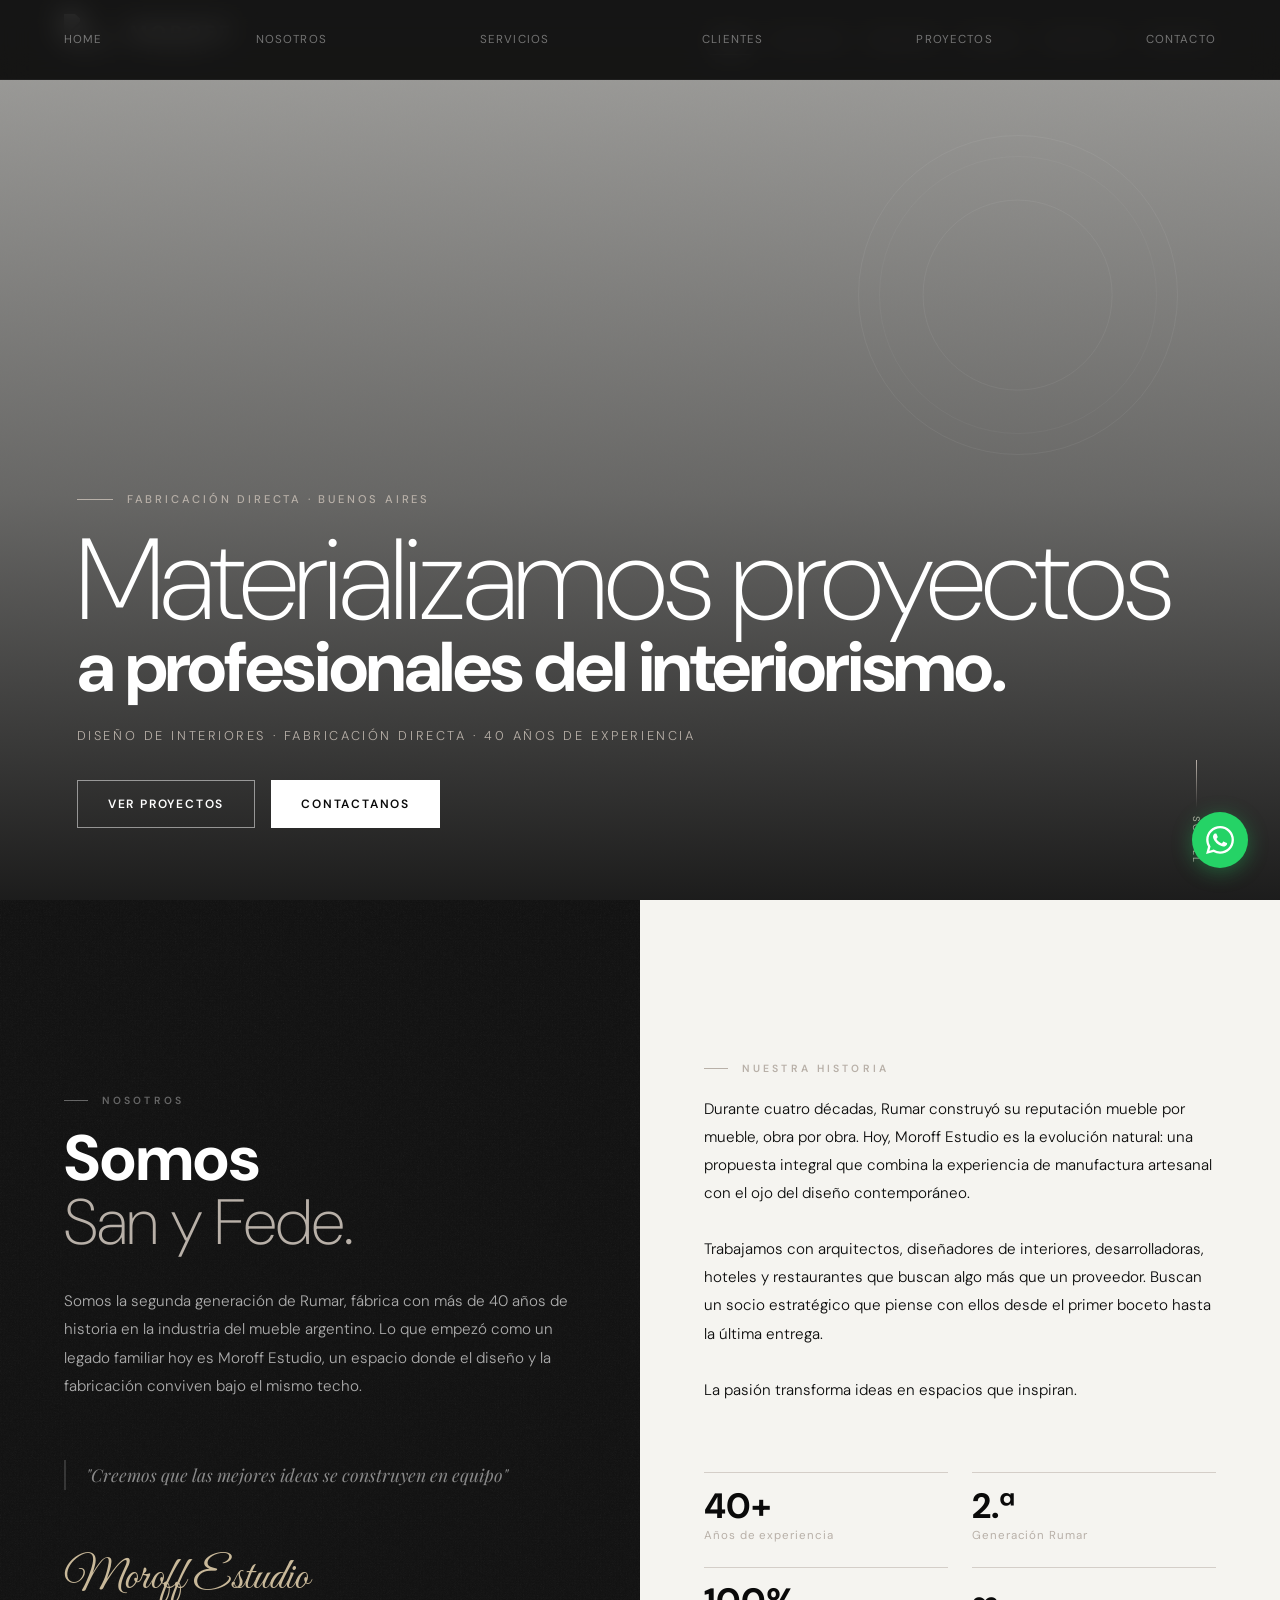
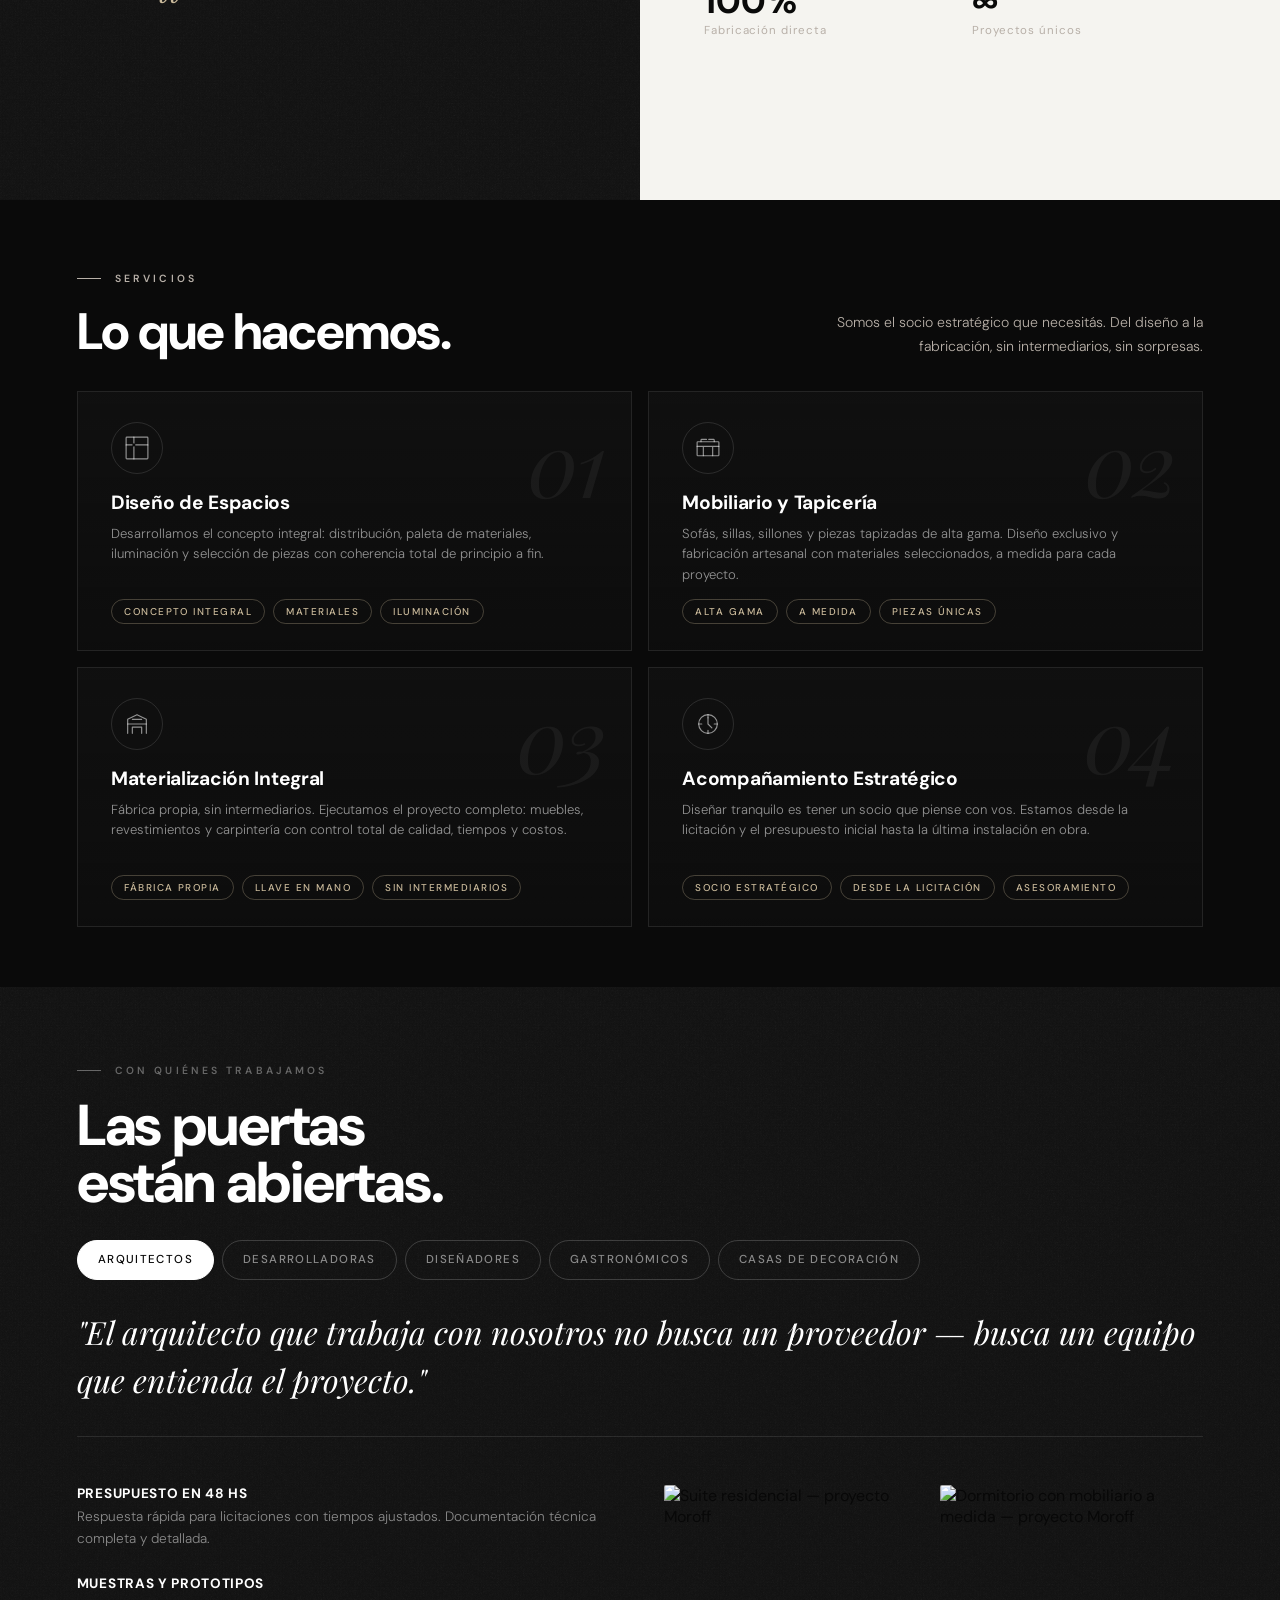
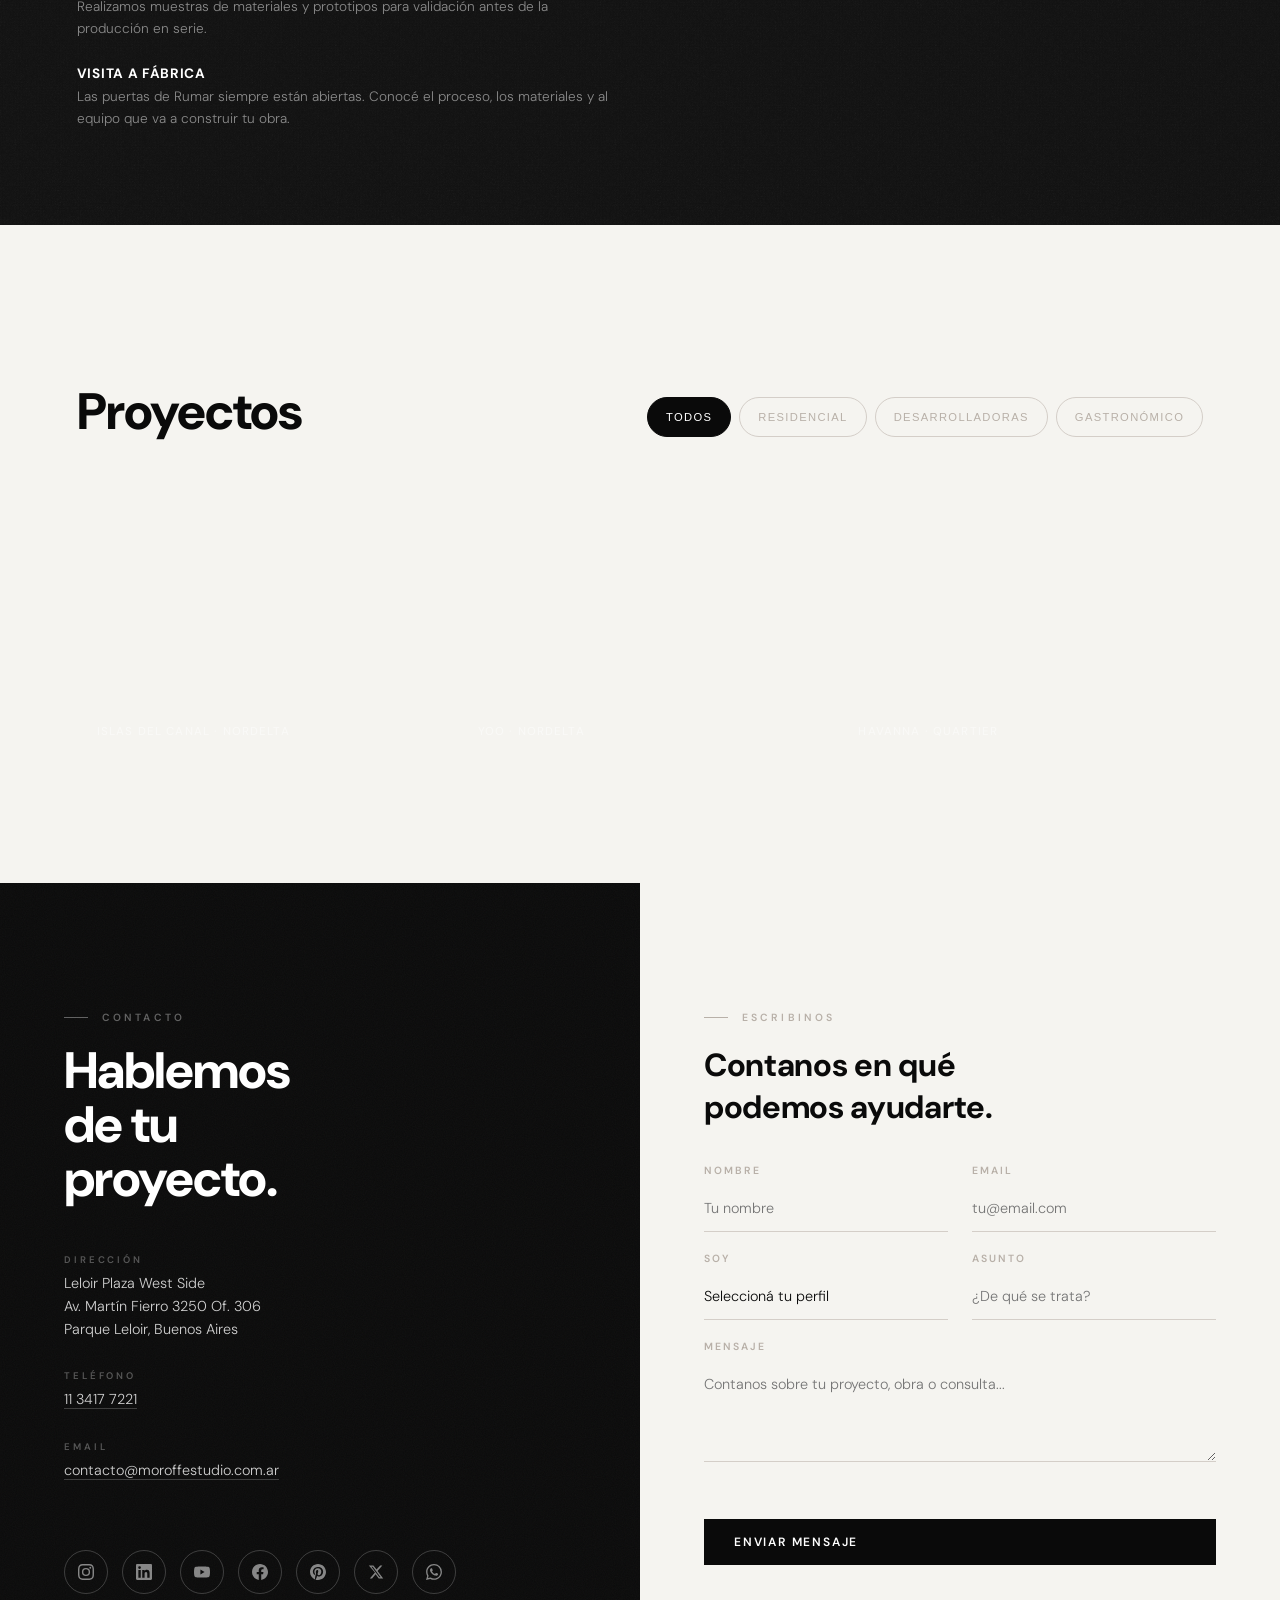
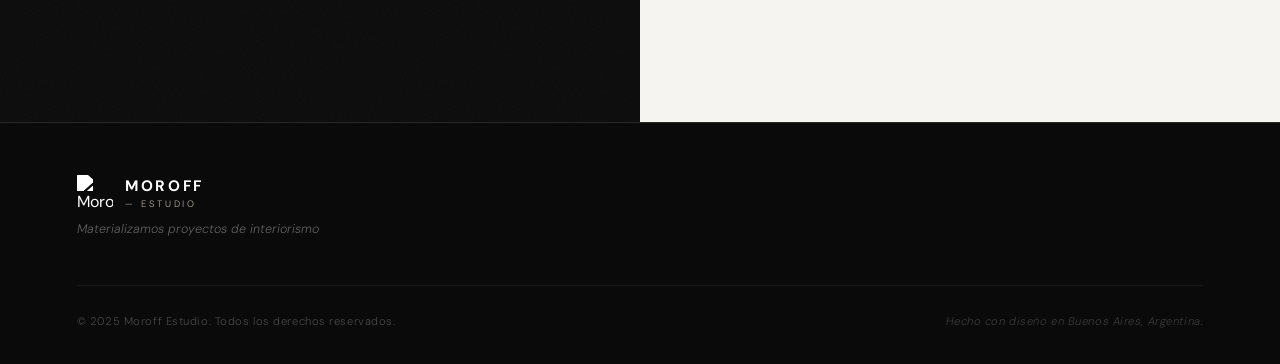
==== commit 18f3dde0: "Add files via upload" ====
--- a/moroff-estudio (7).html
+++ b/moroff-estudio (7).html
@@ -43,6 +43,25 @@
   overflow-x: hidden;
   -webkit-font-smoothing: antialiased;
 }
+img, video { max-width: 100%; height: auto; display: block; }
+
+/* Mobile fallback — forces mobile layout if media queries fail (e.g. WhatsApp/Telegram in-app browsers that ignore viewport meta) */
+html.is-mobile .nav-links { display: none !important; }
+html.is-mobile .nav-hamburger { display: flex !important; }
+html.is-mobile #nosotros,
+html.is-mobile #contacto { grid-template-columns: 1fr !important; }
+html.is-mobile .services-grid,
+html.is-mobile .projects-grid,
+html.is-mobile .form-row,
+html.is-mobile .valores-grid { grid-template-columns: 1fr !important; }
+html.is-mobile .nosotros-stat-grid { grid-template-columns: 1fr 1fr !important; }
+html.is-mobile .tab-panel.active { grid-template-columns: 1fr !important; gap: 24px !important; }
+html.is-mobile .tab-images { grid-template-columns: 1fr !important; }
+html.is-mobile .proj-meta { grid-template-columns: 1fr !important; }
+html.is-mobile .proj-heart,
+html.is-mobile .proj-scope-grid,
+html.is-mobile .proj-others-grid,
+html.is-mobile .proj-gallery-grid { grid-template-columns: 1fr !important; }
 
 /* ─── TEXTURES ─── */
 .texture-dark {
@@ -120,7 +139,8 @@
   display: flex;
   align-items: center;
   justify-content: space-between;
-  padding: 0 clamp(24px, 5vw, 64px);
+  gap: 16px;
+  padding: 0 clamp(20px, 5vw, 64px);
   background: rgba(10, 10, 10, 0.72);
   -webkit-backdrop-filter: blur(14px) saturate(140%);
   backdrop-filter: blur(14px) saturate(140%);
@@ -138,46 +158,54 @@
   align-items: center;
   gap: 14px;
   text-decoration: none;
-}
+  cursor: pointer;
+  margin-right: auto;
+  flex-shrink: 0;
+}
+.nav-logo:hover .nav-wordmark-main { color: var(--accent); }
 .nav-monogram {
-  width: 42px;
-  height: 42px;
+  width: 52px;
+  height: 52px;
   flex-shrink: 0;
   object-fit: contain;
   filter: brightness(0) invert(1);
-}
+  transition: transform 0.3s var(--transition);
+}
+.nav-logo:hover .nav-monogram { transform: scale(1.06); }
 .nav-wordmark { display: flex; flex-direction: column; line-height: 1; }
 .nav-wordmark-main {
   font-family: var(--font-sans);
-  font-size: 1.05rem;
+  font-size: 1.2rem;
   font-weight: 700;
-  letter-spacing: 0.18em;
+  letter-spacing: 0.2em;
   color: var(--white);
 }
 .nav-wordmark-sub {
   font-family: var(--font-sans);
-  font-size: 0.6rem;
+  font-size: 0.62rem;
   font-weight: 300;
-  letter-spacing: 0.3em;
+  letter-spacing: 0.32em;
   color: var(--warm-gray);
-  margin-top: 2px;
+  margin-top: 3px;
 }
 
 .nav-links {
   display: flex;
-  gap: clamp(24px, 3vw, 44px);
+  gap: clamp(12px, 1.6vw, 22px);
   list-style: none;
   margin-left: auto;
+  align-items: center;
 }
 .nav-links a {
-  font-size: 0.75rem;
+  font-size: 0.7rem;
   font-weight: 500;
-  letter-spacing: 0.12em;
+  letter-spacing: 0.1em;
   text-transform: uppercase;
   color: rgba(255,255,255,0.75);
   text-decoration: none;
   transition: color 0.25s;
   position: relative;
+  padding: 4px 2px;
 }
 .nav-links a::after {
   content: '';
@@ -201,7 +229,11 @@
   cursor: pointer;
   background: none;
   border: none;
-  padding: 4px;
+  padding: 10px;
+  min-width: 44px;
+  min-height: 44px;
+  justify-content: center;
+  align-items: center;
 }
 .nav-hamburger span {
   display: block;
@@ -268,7 +300,8 @@
 #hero {
   position: relative;
   height: 100vh;
-  min-height: 680px;
+  height: 100svh;
+  min-height: 560px;
   display: flex;
   flex-direction: column;
   justify-content: flex-end;
@@ -458,7 +491,7 @@
 }
 
 /* ─── SECTION COMMON ─── */
-section { position: relative; }
+section { position: relative; scroll-margin-top: var(--nav-h); }
 
 .section-label {
   font-size: 0.65rem;
@@ -572,16 +605,16 @@
 /* ─── SERVICIOS ─── */
 #servicios {
   background: var(--black);
-  padding: var(--section-pad) 0;
+  padding: clamp(48px, 6vw, 72px) 0 clamp(40px, 5vw, 60px);
   overflow: hidden;
 }
 .servicios-header {
   display: flex;
   justify-content: space-between;
   align-items: flex-end;
-  margin-bottom: 64px;
+  margin-bottom: 32px;
   flex-wrap: wrap;
-  gap: 24px;
+  gap: 18px;
   padding: 0 clamp(24px, 6vw, 80px);
 }
 .servicios-headline {
@@ -606,18 +639,18 @@
 .services-grid {
   display: grid;
   grid-template-columns: repeat(2, 1fr);
-  gap: 24px;
+  gap: 16px;
   padding: 0 clamp(24px, 6vw, 80px);
 }
 .service-card {
   position: relative;
   background: var(--near-black);
   border: 1px solid rgba(255,255,255,0.08);
-  padding: 48px clamp(28px, 3vw, 44px) 40px;
+  padding: 30px clamp(22px, 2.6vw, 36px) 26px;
   overflow: hidden;
   cursor: default;
   transition: transform 0.5s var(--transition), border-color 0.5s;
-  min-height: 380px;
+  min-height: 260px;
   display: flex;
   flex-direction: column;
   isolation: isolate;
@@ -694,9 +727,9 @@
 
 .service-card-icon-wrap {
   position: relative;
-  width: 64px;
-  height: 64px;
-  margin-bottom: 28px;
+  width: 52px;
+  height: 52px;
+  margin-bottom: 18px;
   display: flex;
   align-items: center;
   justify-content: center;
@@ -733,22 +766,22 @@
 .service-card-title {
   position: relative;
   font-family: var(--font-sans);
-  font-size: clamp(1.4rem, 1.9vw, 1.9rem);
+  font-size: clamp(1.15rem, 1.5vw, 1.5rem);
   font-weight: 700;
   line-height: 1.15;
   color: var(--white);
   letter-spacing: -0.015em;
-  margin-bottom: 18px;
+  margin-bottom: 10px;
   z-index: 1;
 }
 
 .service-card-desc {
   position: relative;
-  font-size: 0.92rem;
+  font-size: 0.82rem;
   font-weight: 300;
-  line-height: 1.75;
+  line-height: 1.55;
   color: rgba(255,255,255,0.55);
-  margin-bottom: 24px;
+  margin-bottom: 14px;
   flex: 1;
   z-index: 1;
 }
@@ -785,10 +818,10 @@
 
 /* ─── CLIENTES ─── */
 #clientes {
-  padding: var(--section-pad) clamp(24px, 6vw, 80px);
+  padding: clamp(48px, 6vw, 80px) clamp(24px, 6vw, 80px) clamp(48px, 6vw, 80px);
 }
 .clientes-header {
-  margin-bottom: 52px;
+  margin-bottom: 28px;
 }
 .clientes-headline {
   font-family: var(--font-sans);
@@ -804,10 +837,11 @@
   display: flex;
   gap: 8px;
   flex-wrap: wrap;
-  margin-bottom: 52px;
+  margin-bottom: 28px;
 }
 .tab-btn {
-  padding: 9px 20px;
+  padding: 11px 20px;
+  min-height: 40px;
   font-family: var(--font-sans);
   font-size: 0.72rem;
   font-weight: 500;
@@ -819,6 +853,7 @@
   cursor: pointer;
   border-radius: 100px;
   transition: all 0.25s;
+  white-space: nowrap;
 }
 .tab-btn:hover { border-color: rgba(255,255,255,0.5); color: var(--white); }
 .tab-btn.active { background: var(--white); color: var(--black); border-color: var(--white); }
@@ -865,11 +900,13 @@
   display: grid;
   grid-template-columns: 1fr 1fr;
   gap: 12px;
+  align-self: start;
 }
 .tab-images .img-placeholder { border-radius: 2px; }
 .tab-img {
   width: 100%;
-  aspect-ratio: 4 / 3;
+  aspect-ratio: 1 / 1;
+  height: auto;
   object-fit: cover;
   border-radius: 2px;
   display: block;
@@ -907,7 +944,8 @@
   flex-wrap: wrap;
 }
 .filter-btn {
-  padding: 8px 18px;
+  padding: 11px 18px;
+  min-height: 40px;
   font-size: 0.7rem;
   font-weight: 500;
   letter-spacing: 0.12em;
@@ -1120,8 +1158,8 @@
   margin-top: 40px;
 }
 .social-icon {
-  width: 38px;
-  height: 38px;
+  width: 44px;
+  height: 44px;
   border: 1px solid rgba(255,255,255,0.2);
   border-radius: 50%;
   display: flex;
@@ -1289,51 +1327,525 @@
   .project-card:nth-child(5) { grid-column: span 6; }
   .project-card:nth-child(6) { grid-column: span 6; }
 
-  .tab-panel.active { grid-template-columns: 1fr; }
+  .tab-panel.active { grid-template-columns: 1fr; gap: 36px; }
   .tab-quote { grid-column: 1; }
+  .tab-images { grid-template-columns: 1fr 1fr; }
 }
 
 @media (max-width: 768px) {
-  :root { --nav-h: 66px; }
+  :root { --nav-h: 64px; --section-pad: clamp(64px, 12vw, 100px); }
 
   .nav-links { display: none; }
   .nav-hamburger { display: flex; }
+  .nav-monogram { width: 36px; height: 36px; }
+  .nav-wordmark-main { font-size: 0.95rem; }
+  .nav-wordmark-sub { font-size: 0.55rem; }
+
+  #hero { min-height: 560px; padding-bottom: clamp(48px, 10vh, 80px); }
+  .hero-headline-light { font-size: clamp(2.4rem, 11vw, 4.5rem); }
+  .hero-headline-bold { font-size: clamp(2.8rem, 13vw, 5.2rem); }
+  .hero-ctas { flex-direction: column; align-items: stretch; gap: 12px; }
+  .hero-ctas .btn { width: 100%; justify-content: center; }
+  .scroll-indicator { display: none; }
 
   #nosotros { grid-template-columns: 1fr; }
-  .nosotros-left { padding: var(--section-pad) clamp(24px, 5vw, 48px); }
-  .nosotros-right { padding: clamp(48px, 8vw, 80px) clamp(24px, 5vw, 48px); }
-
-  .services-grid { grid-template-columns: 1fr; }
-  .service-card { border-right: none !important; }
-
-  .servicios-header { flex-direction: column; align-items: flex-start; }
+  .nosotros-left { padding: var(--section-pad) clamp(20px, 5vw, 48px); }
+  .nosotros-right { padding: clamp(48px, 8vw, 80px) clamp(20px, 5vw, 48px); }
+  .nosotros-stat-grid { grid-template-columns: 1fr 1fr; gap: 16px; }
+
+  #servicios { padding: var(--section-pad) 0; }
+  .services-grid { grid-template-columns: 1fr; gap: 16px; padding: 0 clamp(20px, 5vw, 48px); }
+  .servicios-header { flex-direction: column; align-items: flex-start; padding: 0 clamp(20px, 5vw, 48px); }
+  .service-card { border-right: none !important; min-height: auto; padding: 36px 24px 28px; }
   .servicios-sub { text-align: left; }
 
-  .tabs-nav { overflow-x: auto; flex-wrap: nowrap; padding-bottom: 4px; }
-  .tab-panel.active { grid-template-columns: 1fr; gap: 32px; }
-  .tab-images { grid-template-columns: 1fr; }
-
-  .projects-grid {
-    grid-template-columns: 1fr;
-  }
+  #clientes { padding: clamp(40px, 8vw, 64px) clamp(20px, 5vw, 48px); }
+  .tabs-nav { flex-wrap: wrap; gap: 6px; margin-bottom: 24px; }
+  .tab-btn { padding: 7px 14px; font-size: 0.66rem; letter-spacing: 0.08em; }
+  .tab-panel.active { grid-template-columns: 1fr; gap: 24px; }
+  .tab-quote { font-size: 1.15rem; padding-bottom: 20px; }
+  .tab-images { grid-template-columns: 1fr 1fr; gap: 10px; }
+
+  #proyectos { padding: var(--section-pad) clamp(20px, 5vw, 48px); }
+  .projects-grid { grid-template-columns: 1fr; gap: 14px; }
   .project-card { grid-column: 1 !important; }
   .project-card .project-img { aspect-ratio: 4/3 !important; }
-
-  .valores-grid { grid-template-columns: 1fr; }
-  .valor-item { border-right: none; border-bottom: 1px solid rgba(255,255,255,0.1); padding: 32px 0; }
+  .proyectos-header { flex-direction: column; align-items: flex-start; }
+
+  #mision { padding: var(--section-pad) clamp(20px, 5vw, 48px); }
+  .valores-grid { grid-template-columns: 1fr; max-width: 100%; }
+  .valor-item { border-right: none; border-bottom: 1px solid rgba(255,255,255,0.1); padding: 28px 0; }
   .valor-item:last-child { border-bottom: none; }
 
   #contacto { grid-template-columns: 1fr; }
-  .contacto-right { order: -1; }
-
-  .form-row { grid-template-columns: 1fr; }
-
-  .footer-top { flex-direction: column; }
+  .contacto-left { padding: var(--section-pad) clamp(20px, 5vw, 48px); }
+  .contacto-right { padding: clamp(48px, 8vw, 80px) clamp(20px, 5vw, 48px); order: -1; }
+  .form-row { grid-template-columns: 1fr; gap: 0; }
+
+  footer { padding: 40px clamp(20px, 5vw, 48px) 28px; }
+  .footer-top { flex-direction: column; gap: 28px; }
+  .footer-links { gap: 16px 24px; }
   .footer-bottom { flex-direction: column; align-items: flex-start; }
 
-  .proyectos-header { flex-direction: column; align-items: flex-start; }
-
   .wa-float { bottom: 20px; right: 20px; width: 50px; height: 50px; }
+  .wa-float svg { width: 24px; height: 24px; }
+}
+
+@media (max-width: 480px) {
+  :root { --nav-h: 60px; }
+  .nav-monogram { width: 32px; height: 32px; }
+  .nav-wordmark-main { font-size: 0.88rem; letter-spacing: 0.14em; }
+  .nav-wordmark-sub { font-size: 0.58rem; letter-spacing: 0.22em; }
+
+  .hero-headline-light { font-size: clamp(2rem, 12vw, 3.6rem); }
+  .hero-headline-bold { font-size: clamp(2.4rem, 14vw, 4.4rem); }
+  .hero-sub { font-size: 0.72rem; letter-spacing: 0.15em; }
+  .hero-eyebrow { font-size: 0.65rem; letter-spacing: 0.22em; }
+
+  .tab-btn { padding: 9px 14px; min-height: 40px; font-size: 0.66rem; }
+  .filter-btn { padding: 9px 14px; min-height: 40px; font-size: 0.66rem; }
+  .tab-images { gap: 8px; }
+  .tab-images { grid-template-columns: 1fr; }
+
+  .btn { padding: 15px 22px; min-height: 44px; font-size: 0.7rem; }
+
+  .service-card { padding: 28px 20px 22px; min-height: auto; }
+  .service-card-title { font-size: 1.15rem; }
+  .service-card-desc { font-size: 0.85rem; }
+  .service-card-num { font-size: 3.6rem; top: 18px; right: 20px; }
+
+  .nosotros-stat-num { font-size: 1.7rem; }
+  .nosotros-stat-label { font-size: 0.65rem; }
+
+  .social-icons { gap: 10px; margin-top: 28px; }
+  .social-icon { width: 44px; height: 44px; }
+  .social-icon svg { width: 16px; height: 16px; }
+
+  .contact-info-item { margin-bottom: 18px; }
+  .contacto-headline { font-size: clamp(1.8rem, 9vw, 2.6rem) !important; }
+
+  .footer-links { gap: 12px 18px; }
+  .footer-links a { font-size: 0.66rem; }
+}
+
+/* ════════════════════════════════════════════════════════════
+   PROJECT MODAL (in-page project detail overlay)
+   ════════════════════════════════════════════════════════════ */
+.project-modal {
+  position: fixed;
+  inset: 0;
+  z-index: 999;
+  background: var(--cream);
+  overflow-y: auto;
+  overflow-x: hidden;
+  opacity: 0;
+  visibility: hidden;
+  transition: opacity 0.4s ease, visibility 0s linear 0.4s;
+  -webkit-overflow-scrolling: touch;
+}
+.project-modal.open {
+  opacity: 1;
+  visibility: visible;
+  transition: opacity 0.4s ease, visibility 0s linear 0s;
+}
+body.modal-open { overflow: hidden; }
+.project-modal-content { display: none; }
+.project-modal-content.active { display: block; }
+
+.project-modal-close {
+  position: fixed;
+  top: calc(var(--nav-h) + 16px);
+  right: 18px;
+  z-index: 1200;
+  width: 44px;
+  height: 44px;
+  border-radius: 50%;
+  border: 1px solid rgba(255,255,255,0.25);
+  background: rgba(10,10,10,0.7);
+  -webkit-backdrop-filter: blur(10px);
+  backdrop-filter: blur(10px);
+  color: #fff;
+  cursor: pointer;
+  display: none;
+  align-items: center;
+  justify-content: center;
+  transition: background 0.25s, border-color 0.25s, transform 0.35s;
+  padding: 0;
+}
+.project-modal.open ~ .project-modal-close,
+.project-modal.open .project-modal-close { display: flex; }
+.project-modal-close svg { width: 18px; height: 18px; stroke: currentColor; fill: none; stroke-width: 2; stroke-linecap: round; }
+.project-modal-close:hover { background: var(--black); border-color: var(--accent); transform: rotate(90deg); }
+
+/* Back-to-projects pill (always visible inside modal) */
+.proj-back-pill {
+  position: fixed;
+  bottom: 32px;
+  left: 32px;
+  z-index: 1150;
+  display: none;
+  align-items: center;
+  gap: 10px;
+  padding: 13px 20px;
+  background: rgba(10, 10, 10, 0.85);
+  border: 1px solid rgba(255,255,255,0.18);
+  -webkit-backdrop-filter: blur(12px) saturate(140%);
+  backdrop-filter: blur(12px) saturate(140%);
+  font-size: 0.7rem;
+  font-weight: 600;
+  letter-spacing: 0.18em;
+  text-transform: uppercase;
+  color: var(--white);
+  text-decoration: none;
+  border-radius: 100px;
+  cursor: pointer;
+  box-shadow: 0 6px 24px rgba(0,0,0,0.4);
+  transition: background 0.3s, transform 0.3s, box-shadow 0.3s;
+}
+.project-modal.open ~ .proj-back-pill { display: inline-flex; }
+.proj-back-pill:hover { background: var(--black); transform: translateX(-4px); box-shadow: 0 8px 28px rgba(0,0,0,0.55); }
+.proj-back-pill svg { width: 14px; height: 14px; stroke: currentColor; fill: none; stroke-width: 2; stroke-linecap: round; stroke-linejoin: round; }
+@media (max-width: 600px) {
+  .proj-back-pill { bottom: 20px; left: 16px; padding: 13px 18px; min-height: 44px; font-size: 0.7rem; }
+  .project-modal-close { top: calc(var(--nav-h) + 10px); right: 12px; width: 44px; height: 44px; }
+}
+
+/* ── PROJECT HERO ── */
+.proj-hero {
+  position: relative;
+  min-height: 88vh;
+  display: flex;
+  flex-direction: column;
+  justify-content: flex-end;
+  padding: 0 clamp(24px, 6vw, 80px) clamp(60px, 8vh, 100px);
+  overflow: hidden;
+  color: var(--white);
+}
+.proj-hero-bg {
+  position: absolute; inset: 0;
+  background-image: var(--hero-img);
+  background-size: cover;
+  background-position: center;
+  z-index: 0;
+}
+.proj-hero-bg::after {
+  content: ''; position: absolute; inset: 0;
+  background: linear-gradient(to top, rgba(10,10,10,0.92) 0%, rgba(10,10,10,0.55) 45%, rgba(10,10,10,0.25) 100%);
+}
+.proj-hero-content { position: relative; z-index: 2; max-width: 900px; }
+.proj-hero-eyebrow {
+  font-size: 0.7rem;
+  font-weight: 500;
+  letter-spacing: 0.25em;
+  text-transform: uppercase;
+  color: var(--warm-gray);
+  margin-bottom: 20px;
+  display: flex; align-items: center; gap: 14px;
+}
+.proj-hero-eyebrow::before { content: ''; display: block; width: 36px; height: 1px; background: var(--warm-gray); }
+.proj-hero-title {
+  font-family: var(--font-sans);
+  font-size: clamp(2.8rem, 7vw, 6rem);
+  font-weight: 800;
+  line-height: 0.95;
+  letter-spacing: -0.025em;
+  margin-bottom: 24px;
+  color: var(--white);
+}
+.proj-hero-title em { font-style: normal; font-weight: 200; color: var(--warm-gray); }
+.proj-hero-sub {
+  font-size: 0.85rem;
+  font-weight: 300;
+  letter-spacing: 0.2em;
+  text-transform: uppercase;
+  color: var(--warm-gray);
+}
+
+/* ── PROJECT META ── */
+.proj-meta {
+  background: var(--black);
+  color: var(--white);
+  padding: clamp(48px, 6vw, 72px) clamp(24px, 6vw, 80px);
+  display: grid;
+  grid-template-columns: repeat(4, 1fr);
+  gap: 32px;
+  border-top: 1px solid rgba(255,255,255,0.08);
+}
+.proj-meta-item .proj-meta-label {
+  font-size: 0.58rem;
+  font-weight: 600;
+  letter-spacing: 0.3em;
+  text-transform: uppercase;
+  color: var(--warm-gray);
+  margin-bottom: 12px;
+}
+.proj-meta-item .proj-meta-value {
+  font-size: 1.05rem;
+  font-weight: 500;
+  color: var(--white);
+  letter-spacing: 0.01em;
+}
+
+/* ── PROJECT HEART ── */
+.proj-heart {
+  background: var(--cream);
+  padding: var(--section-pad) clamp(24px, 6vw, 80px);
+  display: grid;
+  grid-template-columns: 1fr 1.4fr;
+  gap: clamp(40px, 6vw, 100px);
+}
+.proj-heart-title {
+  font-family: var(--font-sans);
+  font-size: clamp(2rem, 4vw, 3.5rem);
+  font-weight: 800;
+  line-height: 1.05;
+  letter-spacing: -0.02em;
+  color: var(--black);
+}
+.proj-heart-title em { font-style: normal; font-weight: 200; color: var(--warm-gray); }
+.proj-heart-right p {
+  font-size: 1rem;
+  font-weight: 300;
+  line-height: 1.85;
+  color: rgba(0,0,0,0.75);
+  margin-bottom: 22px;
+  max-width: 60ch;
+}
+.proj-heart-quote {
+  font-family: var(--font-serif);
+  font-style: italic;
+  font-size: 1.25rem;
+  line-height: 1.65;
+  color: rgba(0,0,0,0.85);
+  border-left: 2px solid var(--accent);
+  padding-left: 22px;
+  margin-top: 32px;
+  max-width: 56ch;
+}
+
+/* ── PROJECT GALLERY ── */
+.proj-gallery {
+  background: var(--off-white);
+  padding: var(--section-pad) clamp(24px, 6vw, 80px);
+}
+.proj-gallery-header { margin-bottom: 56px; max-width: 700px; }
+.proj-gallery-header h2 {
+  font-family: var(--font-sans);
+  font-size: clamp(1.8rem, 3vw, 2.8rem);
+  font-weight: 800;
+  letter-spacing: -0.02em;
+  color: var(--black);
+  margin-bottom: 16px;
+}
+.proj-gallery-header p {
+  font-size: 0.95rem;
+  font-weight: 300;
+  line-height: 1.7;
+  color: rgba(0,0,0,0.6);
+  max-width: 56ch;
+}
+.proj-gallery-grid {
+  display: grid;
+  grid-template-columns: repeat(6, 1fr);
+  gap: 16px;
+}
+.proj-gallery-img {
+  background-color: #d9d4cc;
+  background-image: var(--g-img);
+  background-size: cover;
+  background-position: center;
+  border-radius: 2px;
+}
+.proj-gallery-img:nth-child(1) { grid-column: span 4; aspect-ratio: 4/3; }
+.proj-gallery-img:nth-child(2) { grid-column: span 2; aspect-ratio: 3/4; }
+.proj-gallery-img:nth-child(3) { grid-column: span 2; aspect-ratio: 3/4; }
+.proj-gallery-img:nth-child(4) { grid-column: span 4; aspect-ratio: 4/3; }
+.proj-gallery-img:nth-child(5) { grid-column: span 3; aspect-ratio: 4/3; }
+.proj-gallery-img:nth-child(6) { grid-column: span 3; aspect-ratio: 4/3; }
+
+/* ── PROJECT SCOPE ── */
+.proj-scope {
+  background: var(--black);
+  color: var(--white);
+  padding: var(--section-pad) clamp(24px, 6vw, 80px);
+}
+.proj-scope-header { margin-bottom: 56px; max-width: 700px; }
+.proj-scope-header h2 {
+  font-family: var(--font-sans);
+  font-size: clamp(2rem, 4vw, 3.5rem);
+  font-weight: 800;
+  letter-spacing: -0.02em;
+  color: var(--white);
+}
+.proj-scope-grid {
+  display: grid;
+  grid-template-columns: repeat(3, 1fr);
+  gap: 32px;
+}
+.proj-scope-item {
+  border-top: 1px solid rgba(255,255,255,0.12);
+  padding-top: 22px;
+}
+.proj-scope-num {
+  font-family: var(--font-serif);
+  font-style: italic;
+  font-size: 1.4rem;
+  color: var(--accent);
+  margin-bottom: 14px;
+}
+.proj-scope-title {
+  font-size: 1.1rem;
+  font-weight: 700;
+  color: var(--white);
+  margin-bottom: 12px;
+  letter-spacing: -0.01em;
+}
+.proj-scope-desc {
+  font-size: 0.9rem;
+  font-weight: 300;
+  line-height: 1.75;
+  color: rgba(255,255,255,0.55);
+}
+
+/* ── PROJECT CTA ── */
+.proj-cta {
+  background: var(--cream);
+  padding: clamp(60px, 8vw, 100px) clamp(24px, 6vw, 80px);
+  text-align: center;
+}
+.proj-cta h2 {
+  font-family: var(--font-sans);
+  font-size: clamp(1.8rem, 3.4vw, 2.8rem);
+  font-weight: 800;
+  letter-spacing: -0.02em;
+  color: var(--black);
+  margin-bottom: 18px;
+  max-width: 22ch;
+  margin-left: auto;
+  margin-right: auto;
+  line-height: 1.1;
+}
+.proj-cta p {
+  font-size: 0.95rem;
+  font-weight: 300;
+  line-height: 1.65;
+  color: rgba(0,0,0,0.6);
+  margin-bottom: 28px;
+  max-width: 52ch;
+  margin-left: auto;
+  margin-right: auto;
+}
+.proj-cta-btn {
+  display: inline-flex;
+  align-items: center;
+  gap: 10px;
+  background: var(--black);
+  color: var(--white);
+  text-decoration: none;
+  padding: 15px 30px;
+  font-size: 0.75rem;
+  font-weight: 600;
+  letter-spacing: 0.15em;
+  text-transform: uppercase;
+  transition: background 0.3s;
+  border: none;
+  cursor: pointer;
+}
+.proj-cta-btn:hover { background: var(--dark); }
+
+/* ── OTHER PROJECTS ── */
+.proj-others {
+  background: var(--off-white);
+  padding: var(--section-pad) clamp(24px, 6vw, 80px);
+}
+.proj-others-header { margin-bottom: 48px; }
+.proj-others-header h2 {
+  font-family: var(--font-sans);
+  font-size: clamp(1.8rem, 3vw, 2.5rem);
+  font-weight: 800;
+  letter-spacing: -0.02em;
+  color: var(--black);
+}
+.proj-others-grid {
+  display: grid;
+  grid-template-columns: 1fr 1fr;
+  gap: 24px;
+}
+.proj-others-card {
+  position: relative;
+  overflow: hidden;
+  aspect-ratio: 16/10;
+  text-decoration: none;
+  display: block;
+  background-image: var(--proj-img);
+  background-size: cover;
+  background-position: center;
+  cursor: pointer;
+  transition: transform 0.5s var(--transition);
+}
+.proj-others-card::after {
+  content: ''; position: absolute; inset: 0;
+  background: linear-gradient(to top, rgba(10,10,10,0.85) 0%, rgba(10,10,10,0.1) 60%);
+  transition: opacity 0.4s;
+}
+.proj-others-card:hover { transform: scale(1.01); }
+.proj-others-card-info {
+  position: absolute;
+  bottom: 24px;
+  left: 28px;
+  right: 28px;
+  z-index: 2;
+  color: var(--white);
+}
+.proj-others-card-name { font-size: 1.1rem; font-weight: 700; color: var(--white); }
+.proj-others-card-meta {
+  font-size: 0.7rem;
+  font-weight: 300;
+  letter-spacing: 0.12em;
+  text-transform: uppercase;
+  color: rgba(255,255,255,0.6);
+  margin-top: 4px;
+}
+
+@media (max-width: 900px) {
+  .proj-meta { grid-template-columns: repeat(2, 1fr); gap: 24px; }
+  .proj-heart { grid-template-columns: 1fr; gap: clamp(28px, 4vw, 50px); }
+  .proj-scope-grid { grid-template-columns: 1fr; }
+  .proj-gallery-grid { grid-template-columns: repeat(2, 1fr); }
+  .proj-gallery-img:nth-child(n) { grid-column: span 1 !important; aspect-ratio: 4/3 !important; }
+  .proj-hero { min-height: 72vh; padding-bottom: clamp(48px, 8vh, 80px); }
+  .proj-hero-title { font-size: clamp(2.2rem, 8vw, 4rem); }
+}
+@media (max-width: 768px) {
+  .proj-hero { min-height: 60vh; padding: 0 clamp(20px, 5vw, 48px) clamp(40px, 7vh, 64px); }
+  .proj-hero-title { font-size: clamp(2rem, 9vw, 3.4rem); }
+  .proj-hero-sub { font-size: 0.72rem; letter-spacing: 0.15em; }
+  .proj-meta { padding: clamp(36px, 6vw, 56px) clamp(20px, 5vw, 48px); gap: 20px; }
+  .proj-meta-item .proj-meta-value { font-size: 0.95rem; }
+  .proj-heart { padding: clamp(48px, 8vw, 80px) clamp(20px, 5vw, 48px); }
+  .proj-heart-title { font-size: clamp(1.7rem, 5.5vw, 2.6rem); }
+  .proj-heart-right p { font-size: 0.92rem; line-height: 1.7; }
+  .proj-heart-quote { font-size: 1.05rem; padding-left: 16px; }
+  .proj-gallery { padding: clamp(48px, 8vw, 80px) clamp(20px, 5vw, 48px); }
+  .proj-gallery-header { margin-bottom: 36px; }
+  .proj-gallery-header h2 { font-size: clamp(1.5rem, 5vw, 2.2rem); }
+  .proj-scope { padding: clamp(48px, 8vw, 80px) clamp(20px, 5vw, 48px); }
+  .proj-scope-header { margin-bottom: 32px; }
+  .proj-scope-header h2 { font-size: clamp(1.7rem, 5.5vw, 2.6rem); }
+  .proj-cta { padding: clamp(48px, 8vw, 80px) clamp(20px, 5vw, 48px); }
+  .proj-cta h2 { font-size: clamp(1.5rem, 5vw, 2.2rem); }
+  .proj-others { padding: clamp(48px, 8vw, 80px) clamp(20px, 5vw, 48px); }
+  .proj-others-grid { gap: 14px; }
+  .proj-others-header h2 { font-size: clamp(1.5rem, 5vw, 2rem); }
+  /* Close + back hidden on small screens to leave room for content; keep ESC + back-pill */
+}
+@media (max-width: 600px) {
+  .proj-meta { grid-template-columns: 1fr; gap: 18px; }
+  .proj-gallery-grid { grid-template-columns: 1fr; }
+  .proj-others-grid { grid-template-columns: 1fr; }
+  .proj-heart-title br { display: none; }
+  .proj-hero-eyebrow { font-size: 0.62rem; letter-spacing: 0.2em; }
+  .proj-hero-eyebrow::before { width: 24px; }
 }
 </style>
 </head>
@@ -1349,6 +1861,7 @@
     </div>
   </a>
   <ul class="nav-links">
+    <li><a href="#hero">Home</a></li>
     <li><a href="#nosotros">Nosotros</a></li>
     <li><a href="#servicios">Servicios</a></li>
     <li><a href="#clientes">Clientes</a></li>
@@ -1362,6 +1875,7 @@
 
 <!-- Mobile overlay -->
 <div class="nav-overlay" id="navOverlay">
+  <a href="#hero" class="nav-overlay-link">Home</a>
   <a href="#nosotros" class="nav-overlay-link">Nosotros</a>
   <a href="#servicios" class="nav-overlay-link">Servicios</a>
   <a href="#clientes" class="nav-overlay-link">Clientes</a>
@@ -1674,7 +2188,7 @@
 
   <div class="projects-grid">
     <!-- 1 — Islas del Canal · Nordelta -->
-    <a class="project-card reveal" data-category="residencial" href="proyectos/islas-del-canal.html"
+    <a class="project-card reveal" data-category="residencial" data-project="islas" href="#proyecto-islas"
        style="--proj-img: url('fotos/islas-canal-principal.png')">
       <div class="project-img"></div>
       <div class="project-static"><div class="project-static-name">Islas del Canal · Nordelta</div></div>
@@ -1686,7 +2200,7 @@
       </div>
     </a>
     <!-- 2 — Yoo · Nordelta (Noba Living) -->
-    <a class="project-card reveal reveal-delay-1" data-category="desarrolladoras" href="proyectos/yoo4.html"
+    <a class="project-card reveal reveal-delay-1" data-category="desarrolladoras" data-project="yoo" href="#proyecto-yoo"
        style="--proj-img: url('fotos/yoo-principal.png')">
       <div class="project-img"></div>
       <div class="project-static"><div class="project-static-name">Yoo · Nordelta</div></div>
@@ -1698,7 +2212,7 @@
       </div>
     </a>
     <!-- 3 — Havanna · Quartier Puerto Madero -->
-    <a class="project-card reveal reveal-delay-2" data-category="gastronomico" href="proyectos/havanna.html"
+    <a class="project-card reveal reveal-delay-2" data-category="gastronomico" data-project="havanna" href="#proyecto-havanna"
        style="--proj-img: url('fotos/havanna-principal.png')">
       <div class="project-img"></div>
       <div class="project-static"><div class="project-static-name">Havanna · Quartier</div></div>
@@ -1818,6 +2332,234 @@
 
 </main>
 
+<!-- ─── PROJECT MODAL (in-page detail) ─── -->
+<div class="project-modal" id="projectModal" aria-hidden="true">
+
+  <!-- ── ISLAS DEL CANAL ── -->
+  <div class="project-modal-content" data-project="islas">
+    <section class="proj-hero" style="--hero-img: url('fotos/fotos%20proyectos/islas%20del%20canal/_hero.jpg')">
+      <div class="proj-hero-bg"></div>
+      <div class="proj-hero-content">
+        <p class="proj-hero-eyebrow">Residencial · Nordelta</p>
+        <h1 class="proj-hero-title">Islas del Canal<br><em>Nordelta.</em></h1>
+        <p class="proj-hero-sub">Interiorismo integral · Mobiliario a medida</p>
+      </div>
+    </section>
+    <section class="proj-meta">
+      <div class="proj-meta-item"><div class="proj-meta-label">Tipología</div><div class="proj-meta-value">Residencia privada</div></div>
+      <div class="proj-meta-item"><div class="proj-meta-label">Ubicación</div><div class="proj-meta-value">Islas del Canal, Nordelta</div></div>
+      <div class="proj-meta-item"><div class="proj-meta-label">Cliente</div><div class="proj-meta-value">Diseñadora de Interiores</div></div>
+      <div class="proj-meta-item"><div class="proj-meta-label">Alcance</div><div class="proj-meta-value">Mobiliario integral a medida</div></div>
+    </section>
+    <section class="proj-heart">
+      <div class="proj-heart-left">
+        <div class="section-label">El corazón del proyecto</div>
+        <h2 class="proj-heart-title">Cada detalle,<br><em>fabricado a medida.</em></h2>
+      </div>
+      <div class="proj-heart-right">
+        <p>Ubicado en el exclusivo barrio Islas del Canal, en Nordelta, este proyecto redefine el lujo y la comodidad. Cada espacio fue cuidadosamente pensado con un enfoque en la elegancia y la funcionalidad, creando ambientes sofisticados que invitan al confort y al descanso.</p>
+        <p>Trabajamos en colaboración con una Diseñadora de Interiores, fabricando íntegramente cada pieza del proyecto: revestimientos tapizados, mobiliario laqueado con luz integrada, racks y mesas a medida, muebles maquilladores, sofás tapizados en pana con tratamiento antimanchas y juegos de comedor en leather vegan.</p>
+        <p>Cada elemento fue diseñado y adaptado según las necesidades y gustos particulares del cliente. Un proyecto donde el lujo no se grita: se siente al tocar cada material.</p>
+        <blockquote class="proj-heart-quote">"Cada detalle cuenta. Trabajamos para transformar cada proyecto en una obra personalizada, diseñada para superar todas las expectativas."</blockquote>
+      </div>
+    </section>
+    <section class="proj-gallery">
+      <div class="proj-gallery-header">
+        <h2>Recorrido por los ambientes</h2>
+        <p>Cinco espacios, una misma lógica: piezas únicas fabricadas a medida en nuestro taller, en estrecha colaboración con la Diseñadora de Interiores responsable del proyecto.</p>
+      </div>
+      <div class="proj-gallery-grid">
+        <div class="proj-gallery-img" style="--g-img: url('fotos/fotos%20proyectos/islas%20del%20canal/_living-1.jpg')"></div>
+        <div class="proj-gallery-img" style="--g-img: url('fotos/fotos%20proyectos/islas%20del%20canal/_dormitorio-1.jpg')"></div>
+        <div class="proj-gallery-img" style="--g-img: url('fotos/fotos%20proyectos/islas%20del%20canal/_estudio-bar.jpg')"></div>
+        <div class="proj-gallery-img" style="--g-img: url('fotos/fotos%20proyectos/islas%20del%20canal/_dormitorio-2.jpg')"></div>
+        <div class="proj-gallery-img" style="--g-img: url('fotos/fotos%20proyectos/islas%20del%20canal/_rack-tv.jpg')"></div>
+        <div class="proj-gallery-img" style="--g-img: url('fotos/fotos%20proyectos/islas%20del%20canal/_living-2.jpg')"></div>
+      </div>
+    </section>
+    <section class="proj-scope">
+      <div class="proj-scope-header">
+        <div class="section-label section-label-light">Alcance del proyecto</div>
+        <h2>Lo que pusimos<br>de nuestra parte.</h2>
+      </div>
+      <div class="proj-scope-grid">
+        <div class="proj-scope-item"><div class="proj-scope-num">01</div><div class="proj-scope-title">Mobiliario integral a medida</div><p class="proj-scope-desc">Fabricación de cada pieza del proyecto: revestimientos tapizados, racks, mesas, muebles maquilladores y mobiliario laqueado con luz integrada.</p></div>
+        <div class="proj-scope-item"><div class="proj-scope-num">02</div><div class="proj-scope-title">Trabajo con interiorista</div><p class="proj-scope-desc">Colaboración estrecha con la Diseñadora de Interiores a cargo del proyecto, ejecutando su visión con precisión técnica y respeto por cada detalle.</p></div>
+        <div class="proj-scope-item"><div class="proj-scope-num">03</div><div class="proj-scope-title">Acabados premium</div><p class="proj-scope-desc">Madera maciza lustrada, laqueados con luz integrada, tapizados en pana y leather vegan con tratamiento antimanchas. Cada material, elegido por su forma de envejecer.</p></div>
+      </div>
+    </section>
+    <section class="proj-cta">
+      <h2>¿Pensando en un proyecto similar?</h2>
+      <p>Conversemos sobre tu obra. Te respondemos en menos de 48 hs con una propuesta inicial.</p>
+      <button type="button" class="proj-cta-btn" data-modal-goto="#contacto">Contactanos</button>
+    </section>
+    <section class="proj-others">
+      <div class="proj-others-header"><h2>Otros proyectos</h2></div>
+      <div class="proj-others-grid">
+        <a class="proj-others-card" href="#proyecto-yoo" data-project-link="yoo" style="--proj-img: url('fotos/yoo-principal.png')">
+          <div class="proj-others-card-info"><div class="proj-others-card-name">Yoo · Nordelta</div><div class="proj-others-card-meta">Desarrolladoras · Noba Living · Nordelta</div></div>
+        </a>
+        <a class="proj-others-card" href="#proyecto-havanna" data-project-link="havanna" style="--proj-img: url('fotos/havanna-principal.png')">
+          <div class="proj-others-card-info"><div class="proj-others-card-name">Havanna · Quartier</div><div class="proj-others-card-meta">Gastronómico · Puerto Madero · 2024</div></div>
+        </a>
+      </div>
+    </section>
+  </div>
+
+  <!-- ── YOO · NORDELTA ── -->
+  <div class="project-modal-content" data-project="yoo">
+    <section class="proj-hero" style="--hero-img: url('fotos/yoo-principal.png')">
+      <div class="proj-hero-bg"></div>
+      <div class="proj-hero-content">
+        <p class="proj-hero-eyebrow">Desarrolladoras · Noba Living</p>
+        <h1 class="proj-hero-title">Yoo<br><em>Nordelta.</em></h1>
+        <p class="proj-hero-sub">Amenities + interiorismo de unidades · 90 días</p>
+      </div>
+    </section>
+    <section class="proj-meta">
+      <div class="proj-meta-item"><div class="proj-meta-label">Tipología</div><div class="proj-meta-value">Complejo residencial</div></div>
+      <div class="proj-meta-item"><div class="proj-meta-label">Arquitectura</div><div class="proj-meta-value">Carlos Ott</div></div>
+      <div class="proj-meta-item"><div class="proj-meta-label">Desarrolladora</div><div class="proj-meta-value">Noba Living</div></div>
+      <div class="proj-meta-item"><div class="proj-meta-label">Alcance</div><div class="proj-meta-value">Amenities + unidades</div></div>
+    </section>
+    <section class="proj-heart">
+      <div class="proj-heart-left">
+        <div class="section-label">El corazón del proyecto</div>
+        <h2 class="proj-heart-title">Un complejo firmado<br><em>por Carlos Ott.</em></h2>
+      </div>
+      <div class="proj-heart-right">
+        <p>Yoo Nordelta es un proyecto concebido por el reconocido arquitecto Carlos Ott, compuesto por exclusivos condominios estratégicamente ubicados en 4,5 hectáreas contiguas al Lago Central de Nordelta y al prestigioso barrio "El Golf", famoso por su campo de 18 hoyos diseñado por Jack Nicklaus.</p>
+        <p>Preservando la esencia distintiva del complejo, tuvimos la oportunidad de contribuir diseñando y fabricando el mobiliario del hall de entrada, la sala de reuniones, el salón de usos múltiples y el playroom, en un tiempo récord de 90 días.</p>
+        <p>Continuamos nuestra colaboración con Noba Living desarrollando proyectos de interiorismo en las unidades, una vez entregadas a sus propietarios.</p>
+        <blockquote class="proj-heart-quote">"En proyectos de escala, la consistencia es el lujo. Eso es lo que un fabricante con fábrica propia puede garantizar."</blockquote>
+      </div>
+    </section>
+    <section class="proj-gallery">
+      <div class="proj-gallery-header">
+        <h2>Recorrido</h2>
+        <p>Amenities del complejo y piezas de interiorismo desarrolladas para las unidades entregadas, fabricadas íntegramente en nuestro taller.</p>
+      </div>
+      <div class="proj-gallery-grid">
+        <div class="proj-gallery-img" style="--g-img: url('fotos/fotos%20proyectos/yoo%204/_sum-1.jpg')"></div>
+        <div class="proj-gallery-img" style="--g-img: url('fotos/fotos%20proyectos/yoo%204/_sofa.jpg')"></div>
+        <div class="proj-gallery-img" style="--g-img: url('fotos/fotos%20proyectos/yoo%204/_mesa.jpg')"></div>
+        <div class="proj-gallery-img" style="--g-img: url('fotos/fotos%20proyectos/yoo%204/_sum-2.jpg')"></div>
+        <div class="proj-gallery-img" style="--g-img: url('fotos/fotos%20proyectos/yoo%204/_vista.jpg')"></div>
+        <div class="proj-gallery-img" style="--g-img: url('fotos/fotos%20proyectos/yoo%204/_sum-3.jpg')"></div>
+      </div>
+    </section>
+    <section class="proj-scope">
+      <div class="proj-scope-header">
+        <div class="section-label section-label-light">Alcance del proyecto</div>
+        <h2>Lo que pusimos<br>de nuestra parte.</h2>
+      </div>
+      <div class="proj-scope-grid">
+        <div class="proj-scope-item"><div class="proj-scope-num">01</div><div class="proj-scope-title">Amenities del complejo</div><p class="proj-scope-desc">Diseño y fabricación del mobiliario de los espacios comunes: hall de entrada, sala de reuniones, SUM y playroom.</p></div>
+        <div class="proj-scope-item"><div class="proj-scope-num">02</div><div class="proj-scope-title">Tiempo récord</div><p class="proj-scope-desc">La obra de amenities se ejecutó en 90 días, coordinando entregas con los cronogramas del desarrollador.</p></div>
+        <div class="proj-scope-item"><div class="proj-scope-num">03</div><div class="proj-scope-title">Interiorismo de unidades</div><p class="proj-scope-desc">Colaboración continua con Noba Living para el equipamiento de departamentos ya entregados a sus propietarios.</p></div>
+      </div>
+    </section>
+    <section class="proj-cta">
+      <h2>¿Estás desarrollando un proyecto a escala?</h2>
+      <p>Tenemos capacidad productiva para acompañar desde amenities hasta torres residenciales completas. Conversemos.</p>
+      <button type="button" class="proj-cta-btn" data-modal-goto="#contacto">Contactanos</button>
+    </section>
+    <section class="proj-others">
+      <div class="proj-others-header"><h2>Otros proyectos</h2></div>
+      <div class="proj-others-grid">
+        <a class="proj-others-card" href="#proyecto-islas" data-project-link="islas" style="--proj-img: url('fotos/islas-canal-principal.png')">
+          <div class="proj-others-card-info"><div class="proj-others-card-name">Islas del Canal · Nordelta</div><div class="proj-others-card-meta">Residencial · Nordelta</div></div>
+        </a>
+        <a class="proj-others-card" href="#proyecto-havanna" data-project-link="havanna" style="--proj-img: url('fotos/havanna-principal.png')">
+          <div class="proj-others-card-info"><div class="proj-others-card-name">Havanna · Quartier</div><div class="proj-others-card-meta">Gastronómico · Puerto Madero · 2024</div></div>
+        </a>
+      </div>
+    </section>
+  </div>
+
+  <!-- ── HAVANNA · QUARTIER ── -->
+  <div class="project-modal-content" data-project="havanna">
+    <section class="proj-hero" style="--hero-img: url('fotos/havanna-principal.png')">
+      <div class="proj-hero-bg"></div>
+      <div class="proj-hero-content">
+        <p class="proj-hero-eyebrow">Gastronómico · Quartier Puerto Madero</p>
+        <h1 class="proj-hero-title">Havanna<br><em>Quartier.</em></h1>
+        <p class="proj-hero-sub">17+ piezas fabricadas · 7 semanas · 2024</p>
+      </div>
+    </section>
+    <section class="proj-meta">
+      <div class="proj-meta-item"><div class="proj-meta-label">Tipología</div><div class="proj-meta-value">Café · gastronómico</div></div>
+      <div class="proj-meta-item"><div class="proj-meta-label">Cliente</div><div class="proj-meta-value">Havanna</div></div>
+      <div class="proj-meta-item"><div class="proj-meta-label">Ubicación</div><div class="proj-meta-value">Quartier, Puerto Madero</div></div>
+      <div class="proj-meta-item"><div class="proj-meta-label">Alcance</div><div class="proj-meta-value">Mobiliario integral</div></div>
+    </section>
+    <section class="proj-heart">
+      <div class="proj-heart-left">
+        <div class="section-label">El corazón del proyecto</div>
+        <h2 class="proj-heart-title">El brazo ejecutor<br><em>de un diseño preciso.</em></h2>
+      </div>
+      <div class="proj-heart-right">
+        <p>Fabricamos el mobiliario integral del nuevo local de Havanna en Quartier, Puerto Madero. Muchos estudios de arquitectura, interioristas y constructoras llegan a nosotros con el diseño ya resuelto, pero sin el brazo ejecutor que entienda de tiempos y calidad. Para este proyecto, ese fuimos nosotros.</p>
+        <p>En siete semanas entregamos más de 17 piezas clave: paneles, revestimientos, bancos, puertas, back de caja, estanterías y el mostrador principal. Cada componente fabricado en taller, ensamblado y montado en sitio con ejecución fiel a los planos provistos por el cliente.</p>
+        <p>Un proyecto de esta magnitud exige precisión milimétrica y capacidad de ejecución impecable. En Moroff Estudio nos especializamos en transformar los renders del cliente en mobiliario real y duradero.</p>
+        <blockquote class="proj-heart-quote">"Hacemos realidad los planos. Garantizamos excelencia en la fabricación, siempre."</blockquote>
+      </div>
+    </section>
+    <section class="proj-gallery">
+      <div class="proj-gallery-header">
+        <h2>El desafío, en piezas</h2>
+        <p>Más de 17 unidades producidas, desde paneles y revestimientos hasta bancos, puertas, back de caja, estanterías y el mostrador. Cada componente, una pieza única.</p>
+      </div>
+      <div class="proj-gallery-grid">
+        <div class="proj-gallery-img" style="--g-img: url('fotos/fotos%20proyectos/havanna/_mostrador-1.jpg')"></div>
+        <div class="proj-gallery-img" style="--g-img: url('fotos/fotos%20proyectos/havanna/_mostrador-2.jpg')"></div>
+        <div class="proj-gallery-img" style="--g-img: url('fotos/fotos%20proyectos/havanna/_back-bar.jpg')"></div>
+        <div class="proj-gallery-img" style="--g-img: url('fotos/fotos%20proyectos/havanna/_mostrador-3.jpg')"></div>
+        <div class="proj-gallery-img" style="--g-img: url('fotos/fotos%20proyectos/havanna/_salon-1.jpg')"></div>
+        <div class="proj-gallery-img" style="--g-img: url('fotos/fotos%20proyectos/havanna/_salon-2.jpg')"></div>
+      </div>
+    </section>
+    <section class="proj-scope">
+      <div class="proj-scope-header">
+        <div class="section-label section-label-light">Alcance del proyecto</div>
+        <h2>Lo que pusimos<br>de nuestra parte.</h2>
+      </div>
+      <div class="proj-scope-grid">
+        <div class="proj-scope-item"><div class="proj-scope-num">01</div><div class="proj-scope-title">17+ piezas fabricadas</div><p class="proj-scope-desc">Mostrador, paneles, revestimientos, bancos, puertas, back de caja y estanterías. Cada componente producido y montado en sitio.</p></div>
+        <div class="proj-scope-item"><div class="proj-scope-num">02</div><div class="proj-scope-title">Fidelidad al plano</div><p class="proj-scope-desc">Ejecución artesanal de los renders y planos provistos por el cliente, sin desvíos. Brazo ejecutor para estudios de arquitectura y constructoras.</p></div>
+        <div class="proj-scope-item"><div class="proj-scope-num">03</div><div class="proj-scope-title">7 semanas, llave en mano</div><p class="proj-scope-desc">Fabricación, ensamble y montaje en siete semanas, coordinando con los tiempos comerciales de apertura del local.</p></div>
+      </div>
+    </section>
+    <section class="proj-cta">
+      <h2>¿Tenés el diseño y necesitás el brazo ejecutor?</h2>
+      <p>Nos especializamos en transformar renders en mobiliario real, en los tiempos que el proyecto exige. Conversemos.</p>
+      <button type="button" class="proj-cta-btn" data-modal-goto="#contacto">Contactanos</button>
+    </section>
+    <section class="proj-others">
+      <div class="proj-others-header"><h2>Otros proyectos</h2></div>
+      <div class="proj-others-grid">
+        <a class="proj-others-card" href="#proyecto-islas" data-project-link="islas" style="--proj-img: url('fotos/islas-canal-principal.png')">
+          <div class="proj-others-card-info"><div class="proj-others-card-name">Islas del Canal · Nordelta</div><div class="proj-others-card-meta">Residencial · Nordelta</div></div>
+        </a>
+        <a class="proj-others-card" href="#proyecto-yoo" data-project-link="yoo" style="--proj-img: url('fotos/yoo-principal.png')">
+          <div class="proj-others-card-info"><div class="proj-others-card-name">Yoo · Nordelta</div><div class="proj-others-card-meta">Desarrolladoras · Noba Living · Nordelta</div></div>
+        </a>
+      </div>
+    </section>
+  </div>
+</div>
+
+<!-- Close button (fixed, only visible when modal open) -->
+<button type="button" class="project-modal-close" id="projectModalClose" aria-label="Cerrar proyecto">
+  <svg viewBox="0 0 24 24" xmlns="http://www.w3.org/2000/svg"><path d="M6 6l12 12M6 18L18 6"/></svg>
+</button>
+
+<!-- Back-to-projects pill (fixed, only visible when modal open) -->
+<button type="button" class="proj-back-pill" id="projectModalBack" aria-label="Volver a proyectos">
+  <svg viewBox="0 0 14 14"><path d="M9 1L3 7l6 6"/></svg>
+  Volver a proyectos
+</button>
+
 <!-- ─── FOOTER ─── -->
 <footer>
   <div class="footer-top">
@@ -1847,6 +2589,26 @@
 </footer>
 
 <script>
+// ─── MOBILE FALLBACK ─── (forces mobile layout if media queries fail — e.g. WhatsApp in-app browser on iOS)
+(function setMobile() {
+  function apply() {
+    var w = window.innerWidth || document.documentElement.clientWidth;
+    var dpr = window.devicePixelRatio || 1;
+    var isTouch = (matchMedia && matchMedia('(pointer: coarse)').matches) || ('ontouchstart' in window);
+    var phys = w * dpr;
+    if (w < 900 || (isTouch && phys < 1400)) document.documentElement.classList.add('is-mobile');
+    else document.documentElement.classList.remove('is-mobile');
+  }
+  apply();
+  window.addEventListener('resize', apply);
+  window.addEventListener('orientationchange', apply);
+})();
+
+// ─── REVEAL FALLBACK ─── (force-show reveals after 2s if IntersectionObserver fails)
+setTimeout(function() {
+  document.querySelectorAll('.reveal:not(.visible)').forEach(function(el) { el.classList.add('visible'); });
+}, 2000);
+
 // ─── NAV: scroll behavior ───
 const nav = document.getElementById('mainNav');
 const navLinks = document.querySelectorAll('.nav-links a');
@@ -1961,14 +2723,125 @@
 // ─── SMOOTH SCROLL ───
 document.querySelectorAll('a[href^="#"]').forEach(anchor => {
   anchor.addEventListener('click', function(e) {
-    const target = document.querySelector(this.getAttribute('href'));
+    const href = this.getAttribute('href');
+    // Skip if this is a project-trigger link — modal router handles it
+    if (this.dataset.project || this.dataset.projectLink || href.startsWith('#proyecto-')) return;
+    // If a modal is open, close it first then scroll
+    if (document.body.classList.contains('modal-open')) {
+      closeProjectModal({ silent: true });
+    }
+    // Logo always scrolls to absolute top
+    if (this.classList.contains('nav-logo') || href === '#hero') {
+      e.preventDefault();
+      window.scrollTo({ top: 0, behavior: 'smooth' });
+      return;
+    }
+    const target = document.querySelector(href);
     if (target) {
       e.preventDefault();
-      const offset = target.offsetTop - (window.innerWidth < 768 ? 66 : 80);
+      const offset = target.offsetTop - (window.innerWidth < 768 ? 64 : 80);
       window.scrollTo({ top: offset, behavior: 'smooth' });
     }
   });
 });
+
+// ─── PROJECT MODAL ROUTER ───
+const projectModal      = document.getElementById('projectModal');
+const projectModalClose = document.getElementById('projectModalClose');
+const projectModalBack  = document.getElementById('projectModalBack');
+const projectContents   = document.querySelectorAll('.project-modal-content');
+let _savedScrollY = 0;
+
+function openProjectModal(slug, { updateHash = true } = {}) {
+  const content = document.querySelector(`.project-modal-content[data-project="${slug}"]`);
+  if (!content) return false;
+  // Save current scroll if not already open
+  if (!document.body.classList.contains('modal-open')) {
+    _savedScrollY = window.scrollY;
+  }
+  projectContents.forEach(c => c.classList.remove('active'));
+  content.classList.add('active');
+  projectModal.classList.add('open');
+  projectModal.setAttribute('aria-hidden', 'false');
+  document.body.classList.add('modal-open');
+  // Reset modal scroll to top
+  projectModal.scrollTop = 0;
+  if (updateHash) {
+    const newHash = `#proyecto-${slug}`;
+    if (location.hash !== newHash) history.replaceState(null, '', newHash);
+  }
+  return true;
+}
+
+function closeProjectModal({ updateHash = true, silent = false } = {}) {
+  if (!document.body.classList.contains('modal-open')) return;
+  projectModal.classList.remove('open');
+  projectModal.setAttribute('aria-hidden', 'true');
+  document.body.classList.remove('modal-open');
+  setTimeout(() => projectContents.forEach(c => c.classList.remove('active')), 400);
+  if (updateHash) {
+    history.replaceState(null, '', '#proyectos');
+  }
+  if (!silent) {
+    // Restore scroll to where we were
+    window.scrollTo({ top: _savedScrollY, behavior: 'instant' in window ? 'instant' : 'auto' });
+  }
+}
+
+// Open from project card clicks
+document.querySelectorAll('.project-card[data-project]').forEach(card => {
+  card.addEventListener('click', (e) => {
+    e.preventDefault();
+    openProjectModal(card.dataset.project);
+  });
+});
+
+// Cross-nav between projects (from "Otros proyectos" inside modal)
+document.querySelectorAll('[data-project-link]').forEach(link => {
+  link.addEventListener('click', (e) => {
+    e.preventDefault();
+    openProjectModal(link.dataset.projectLink);
+  });
+});
+
+// CTA buttons inside modal: close modal then scroll to target (e.g. #contacto)
+document.querySelectorAll('[data-modal-goto]').forEach(btn => {
+  btn.addEventListener('click', () => {
+    const target = btn.dataset.modalGoto;
+    closeProjectModal({ silent: true, updateHash: false });
+    // Wait for fade-out, then scroll
+    setTimeout(() => {
+      const el = document.querySelector(target);
+      if (el) {
+        const offset = el.offsetTop - (window.innerWidth < 768 ? 64 : 80);
+        window.scrollTo({ top: offset, behavior: 'smooth' });
+        history.replaceState(null, '', target);
+      }
+    }, 200);
+  });
+});
+
+// Close handlers
+projectModalClose.addEventListener('click', () => closeProjectModal());
+projectModalBack.addEventListener('click', () => closeProjectModal());
+document.addEventListener('keydown', (e) => {
+  if (e.key === 'Escape' && document.body.classList.contains('modal-open')) {
+    closeProjectModal();
+  }
+});
+
+// Hashchange (back/forward buttons)
+window.addEventListener('hashchange', () => {
+  const m = location.hash.match(/^#proyecto-(islas|yoo|havanna)$/);
+  if (m) openProjectModal(m[1], { updateHash: false });
+  else if (document.body.classList.contains('modal-open')) closeProjectModal({ updateHash: false });
+});
+
+// Deep link on page load
+(function initFromHash() {
+  const m = location.hash.match(/^#proyecto-(islas|yoo|havanna)$/);
+  if (m) openProjectModal(m[1], { updateHash: false });
+})();
 </script>
 </body>
 </html>
